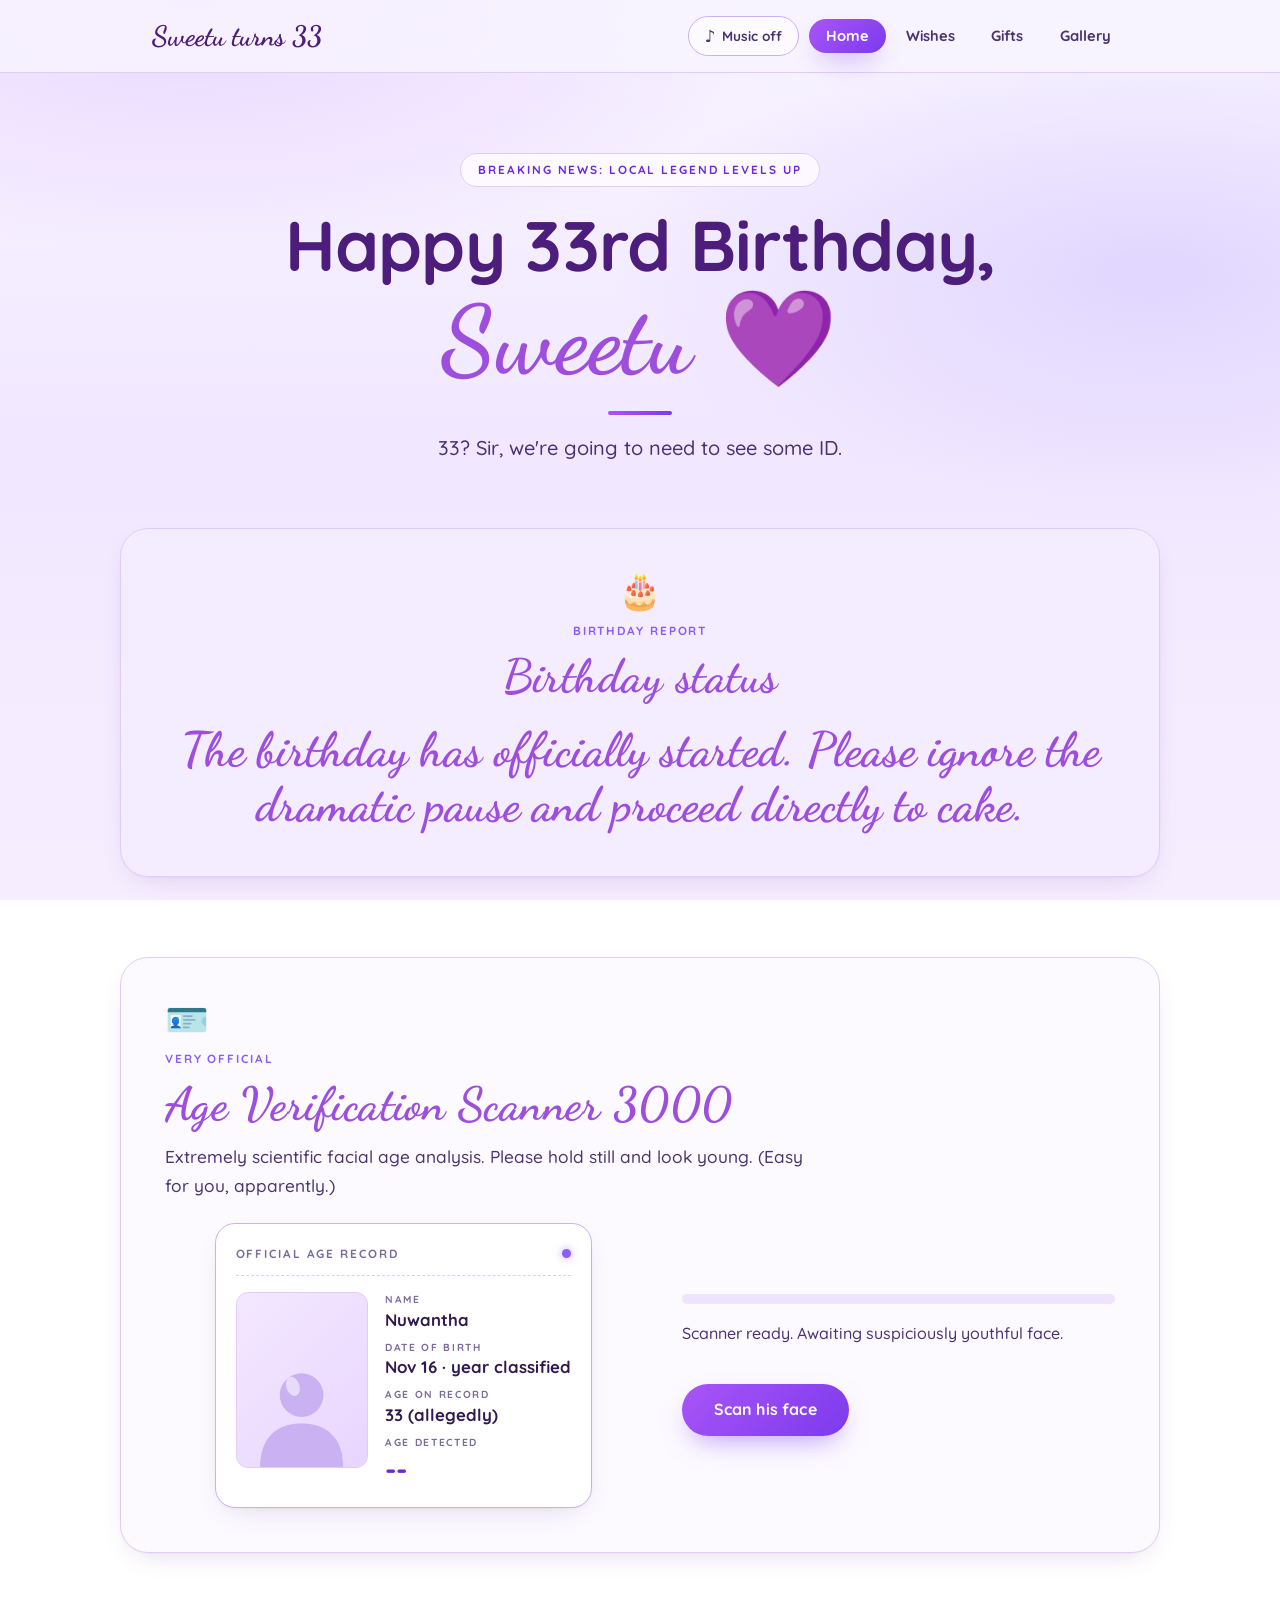
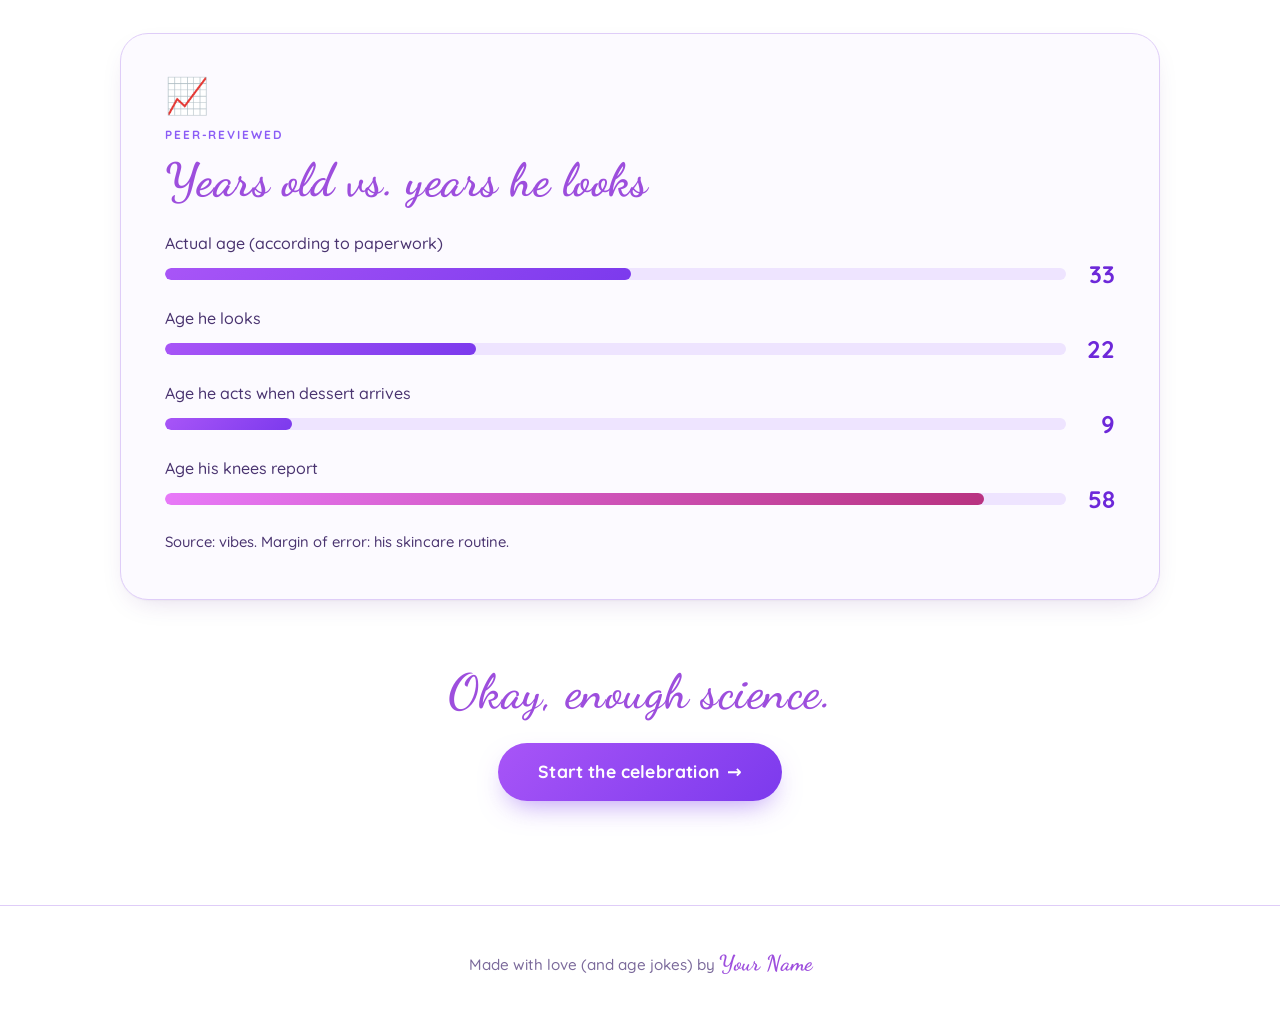
==== index.html @ 77a97a29 "Initial commit" ====
<!DOCTYPE html>
<html lang="en">
<head>
  <meta charset="utf-8">
  <meta name="viewport" content="width=device-width, initial-scale=1, viewport-fit=cover">
  <title>Happy 33rd Birthday!</title>
  <meta name="description" content="A very official birthday website. Age verification pending.">
  <meta name="theme-color" content="#F6F1FF">
  <meta property="og:title" content="Happy 33rd Birthday! 💜">
  <meta property="og:description" content="33? Sir, we're going to need to see some ID.">
  <meta property="og:type" content="website">
  <link rel="icon" href="data:image/svg+xml,%3Csvg xmlns='http://www.w3.org/2000/svg' viewBox='0 0 100 100'%3E%3Ctext y='.9em' font-size='90'%3E%F0%9F%92%9C%3C/text%3E%3C/svg%3E">
  <link rel="preconnect" href="https://fonts.googleapis.com">
  <link rel="preconnect" href="https://fonts.gstatic.com" crossorigin>
  <link rel="stylesheet" href="https://fonts.googleapis.com/css2?family=Quicksand:wght@400;500;600;700&family=Dancing+Script:wght@500;600;700&display=swap">
  <link rel="stylesheet" href="css/style.css">
  <script>document.documentElement.className += " js";</script>
  <script src="js/main.js" defer></script>
</head>
<body>
  <a class="skip-link" href="#main">Skip to content</a>

  <header class="site-header">
    <nav class="nav container" aria-label="Main">
      <a class="brand" href="index.html">
        <span><span data-name>Nuwantha</span> turns <span data-age>33</span></span>
      </a>
      <button class="music-btn" type="button" data-music-toggle aria-pressed="false">
        <span class="music-icon" aria-hidden="true">♪</span><span class="music-label">Music off</span>
      </button>
      <button class="nav-toggle" type="button" aria-expanded="false" aria-controls="nav-links">
        <span class="sr-only">Menu</span><span class="burger" aria-hidden="true"></span>
      </button>
      <ul class="nav-links" id="nav-links">
        <li><a href="index.html" aria-current="page">Home</a></li>
        <li><a href="wishes.html">Wishes</a></li>
        <li><a href="gifts.html">Gifts</a></li>
        <li><a href="gallery.html">Gallery</a></li>
      </ul>
    </nav>
  </header>

  <main id="main">
    <section class="hero container">
      <p class="eyebrow">Breaking news: local legend levels up</p>
      <h1 class="hero-title">
        <span class="line">Happy <span data-ordinal>33rd</span> Birthday,</span>
        <span class="line name-line"><span data-name>Nuwantha</span> 💜</span>
      </h1>
      <span class="title-bar" aria-hidden="true"></span>
      <p class="lead">33? Sir, we're going to need to see some ID.</p>
    </section>

    <section class="container section">
      <div class="card countdown-card reveal" id="countdown-card">
        <span class="card-emoji" aria-hidden="true">🎂</span>
        <span class="card-kicker">Birthday report</span>
        <h2>Birthday status</h2>
        <div class="countdown" aria-live="off"></div>
        <p class="countdown-msg" aria-live="polite">The birthday has officially started. Please ignore the dramatic pause and proceed directly to cake.</p>
      </div>
    </section>

    <section class="container section">
      <div class="card scanner reveal" id="age-scanner">
        <span class="card-emoji" aria-hidden="true">🪪</span>
        <span class="card-kicker">Very official</span>
        <h2>Age Verification Scanner 3000</h2>
        <p>Extremely scientific facial age analysis. Please hold still and look young. (Easy for you, apparently.)</p>

        <div class="scanner-body">
          <div class="idcard" aria-hidden="true">
            <div class="idcard-head"><span>Official age record</span><span class="led"></span></div>
            <div class="idcard-body">
              <div class="idcard-photo">
                <img data-scan-photo alt="" decoding="async">
                <div class="idcard-fallback">
                  <svg viewBox="0 0 100 100" focusable="false">
                    <circle class="sil-head" cx="50" cy="34" r="20"/>
                    <path class="sil-body" d="M12 100 C12 72 28 60 50 60 C72 60 88 72 88 100 Z"/>
                    <ellipse class="sil-shine" cx="42" cy="26" rx="6" ry="9" transform="rotate(-20 42 26)"/>
                  </svg>
                </div>
                <i class="corner tl"></i><i class="corner tr"></i><i class="corner bl"></i><i class="corner br"></i>
                <span class="scan-line"></span>
              </div>
              <dl class="idcard-fields">
                <div><dt>Name</dt><dd data-scanner-name>Nuwantha</dd></div>
                <div><dt>Date of birth</dt><dd data-dob>16 Nov · year classified</dd></div>
                <div><dt>Age on record</dt><dd><span data-age>33</span> (allegedly)</dd></div>
                <div><dt>Age detected</dt><dd class="detected">--</dd></div>
              </dl>
            </div>
            <span class="stamp">Mismatch</span>
          </div>

          <div class="scanner-readout">
            <div class="progress" role="progressbar" aria-label="Scan progress" aria-valuemin="0" aria-valuemax="100" aria-valuenow="0">
              <span class="progress-fill"></span>
            </div>
            <p class="scan-status" aria-live="polite">Scanner ready. Awaiting suspiciously youthful face.</p>
            <p class="scan-result" aria-live="polite" hidden></p>
            <button class="btn scan-btn" type="button">Scan his face</button>
          </div>
        </div>
      </div>
    </section>

    <section class="container section">
      <div class="card reveal">
        <span class="card-emoji" aria-hidden="true">📈</span>
        <span class="card-kicker">Peer-reviewed</span>
        <h2>Years old vs. years he looks</h2>
        <ul class="age-chart" id="age-chart"></ul>
        <p class="chart-note">Source: vibes. Margin of error: his skincare routine.</p>
      </div>
    </section>

    <section class="container section cta reveal">
      <h2 class="script">Okay, enough science.</h2>
      <a class="btn btn-big" href="wishes.html">Start the celebration <span aria-hidden="true">→</span></a>
    </section>
  </main>

  <footer class="site-footer">
    <p>Made with love (and age jokes) by <span data-from>Your Name</span></p>
  </footer>
</body>
</html>
---- css/style.css ----
/* ==========================================================================
   Birthday site styles — "Lavender" theme
   Soft lilac gradient background, rounded white cards with tinted borders,
   pill buttons, a rounded sans-serif (Quicksand) for text and a script face
   (Dancing Script) for card titles and accents.

   Colours and fonts live in the :root block below.
   ========================================================================== */

:root {
  --bg: #F6F1FF;            /* page background: pale lavender */
  --bg-2: #EEE4FF;          /* deeper lavender for wells and photo mats */
  --card: #FCFAFF;          /* cards */
  --card-tint: #F4ECFF;     /* tinted card (countdown, letter) */
  --line: #DFCDF8;          /* card borders */
  --line-strong: #C9B1F2;
  --ink: #2E1A4F;           /* text */
  --ink-2: #4A3470;
  --muted: #7B6A9B;
  --white: #FFFFFF;

  --plum: #4C1D7A;          /* big headings */
  --violet: #8B5CF6;        /* primary accent */
  --violet-2: #A855F7;
  --violet-deep: #6D28D9;
  --grape: #9D4EDD;         /* script accents */
  --berry: #B83280;         /* errors, wrong password, the mismatch stamp */
  --violet-soft: rgba(139, 92, 246, 0.14);
  --berry-soft: rgba(184, 50, 128, 0.1);

  --grad: linear-gradient(135deg, #A855F7 0%, #7C3AED 100%);
  --grad-soft: linear-gradient(135deg, #F3E8FF 0%, #E9D5FF 100%);

  --font-body: "Quicksand", "Nunito", "Segoe UI", system-ui, sans-serif;
  --font-script: "Dancing Script", "Brush Script MT", cursive;

  --shadow: 0 10px 30px -14px rgba(76, 29, 122, 0.22), 0 1px 2px rgba(76, 29, 122, 0.04);
  --shadow-lift: 0 22px 48px -18px rgba(76, 29, 122, 0.32), 0 2px 4px rgba(76, 29, 122, 0.05);
  --glow: 0 12px 28px -10px rgba(124, 58, 237, 0.55);

  --radius: 28px;
  --radius-sm: 16px;
  --nav-h: 72px;
}

/* ---------- Base ---------- */
*, *::before, *::after { box-sizing: border-box; }

html {
  -webkit-text-size-adjust: 100%;
  text-size-adjust: 100%;
  scroll-behavior: smooth;
  color-scheme: light;
}

body {
  margin: 0;
  min-height: 100vh;
  display: flex;
  flex-direction: column;
  overflow-x: hidden;
  font-family: var(--font-body);
  font-weight: 500;
  font-size: 1.08rem;
  line-height: 1.65;
  color: var(--ink-2);
  background:
    radial-gradient(ellipse 70% 40% at 15% 0%, rgba(216, 180, 254, 0.45), transparent 70%),
    radial-gradient(ellipse 60% 40% at 90% 30%, rgba(196, 181, 253, 0.4), transparent 70%),
    linear-gradient(180deg, #F8F4FF 0%, #F1E8FF 50%, #F6EEFF 100%);
  background-attachment: fixed;
  -webkit-font-smoothing: antialiased;
  -moz-osx-font-smoothing: grayscale;
}

body.no-scroll { overflow: hidden; }

img, svg { display: block; max-width: 100%; }

h1, h2, h3 {
  font-family: var(--font-body);
  font-weight: 700;
  line-height: 1.15;
  margin: 0 0 0.5em;
  color: var(--plum);
  letter-spacing: -0.01em;
}
h1 { font-size: clamp(2.2rem, 6.5vw, 3.6rem); }
h2 { font-size: clamp(1.7rem, 4.2vw, 2.4rem); }
h3 { font-size: 1.35rem; }
p { margin: 0 0 1em; }
a { color: var(--violet-deep); text-decoration-color: var(--line-strong); text-underline-offset: 3px; }
strong { font-weight: 700; color: var(--ink); }

.script {
  font-family: var(--font-script);
  font-weight: 600;
  color: var(--grape);
  letter-spacing: 0.01em;
}

:focus-visible {
  outline: 3px solid var(--violet-2);
  outline-offset: 3px;
}

.sr-only {
  position: absolute !important;
  width: 1px; height: 1px;
  padding: 0; margin: -1px;
  overflow: hidden;
  clip: rect(0 0 0 0);
  white-space: nowrap;
  border: 0;
}

.skip-link {
  position: absolute;
  left: 1rem;
  top: -100px;
  z-index: 400;
  background: var(--plum);
  color: var(--white);
  padding: 0.6rem 1.1rem;
  border-radius: 999px;
  font-weight: 700;
}
.skip-link:focus { top: 1rem; }

main {
  flex: 1;
  position: relative;
  z-index: 1;
}

.container {
  width: 100%;
  max-width: 1040px;
  margin: 0 auto;
  padding: 0 16px;
}
@media (min-width: 700px) {
  .container { padding: 0 32px; }
}

.section { padding: clamp(1.25rem, 4vw, 2.5rem) 0; }
.center { text-align: center; }

/* Small label used for eyebrows, kickers and tile labels */
.eyebrow, .card-kicker, .count-label, .wish-num, .wish-hint, .gift-sub, .idcard-head, .idcard-fields dt, .lightbox-count {
  font-family: var(--font-body);
  font-weight: 700;
  font-size: 0.74rem;
  letter-spacing: 0.16em;
  text-transform: uppercase;
}

/* ---------- Header / nav ---------- */
.site-header {
  position: -webkit-sticky;
  position: sticky;
  top: 0;
  z-index: 50;
  background: rgba(248, 244, 255, 0.82);
  -webkit-backdrop-filter: blur(14px);
  backdrop-filter: blur(14px);
  border-bottom: 1px solid var(--line);
}

.nav {
  position: relative;
  display: flex;
  align-items: center;
  gap: 0.6rem;
  min-height: var(--nav-h);
}

.brand {
  display: flex;
  align-items: baseline;
  gap: 0.45rem;
  margin-right: auto;
  font-family: var(--font-script);
  font-size: 1.75rem;
  font-weight: 700;
  line-height: 1;
  color: var(--plum);
  text-decoration: none;
}

.nav-links {
  list-style: none;
  margin: 0;
  padding: 0;
  display: flex;
  gap: 0.2rem;
}
.nav-links a {
  display: block;
  padding: 0.5rem 1.05rem;
  border-radius: 999px;
  font-size: 0.92rem;
  font-weight: 700;
  line-height: 1.2;
  color: var(--ink-2);
  text-decoration: none;
  transition: background 0.2s ease, color 0.2s ease;
}
.nav-links a[aria-current="page"] {
  background: var(--grad);
  color: var(--white);
  box-shadow: var(--glow);
}

.music-btn {
  display: inline-flex;
  align-items: center;
  gap: 0.45rem;
  min-height: 40px;
  padding: 0 1rem;
  border: 1.5px solid var(--line-strong);
  border-radius: 999px;
  background: rgba(255, 255, 255, 0.6);
  color: var(--ink-2);
  font: 700 0.85rem/1 var(--font-body);
  cursor: pointer;
  transition: background 0.2s ease, color 0.2s ease, border-color 0.2s ease;
  -webkit-tap-highlight-color: transparent;
}
.music-icon { font-size: 1.05rem; line-height: 1; display: inline-block; }
.music-btn[aria-pressed="true"] { background: var(--grad); color: var(--white); border-color: transparent; box-shadow: var(--glow); }
.music-btn[aria-pressed="true"] .music-icon { animation: bob 1.1s ease-in-out infinite; }

.nav-toggle {
  display: none;
  width: 40px;
  height: 40px;
  align-items: center;
  justify-content: center;
  padding: 0;
  border: 1.5px solid var(--line-strong);
  border-radius: 999px;
  background: rgba(255, 255, 255, 0.6);
  cursor: pointer;
}
.burger, .burger::before, .burger::after {
  display: block;
  width: 16px;
  height: 2px;
  border-radius: 2px;
  background: var(--plum);
  transition: transform 0.25s ease, background 0.25s ease;
}
.burger { position: relative; }
.burger::before, .burger::after { content: ""; position: absolute; left: 0; }
.burger::before { top: -5px; }
.burger::after { top: 5px; }
.nav-toggle[aria-expanded="true"] .burger { background: transparent; }
.nav-toggle[aria-expanded="true"] .burger::before { transform: translateY(5px) rotate(45deg); }
.nav-toggle[aria-expanded="true"] .burger::after { transform: translateY(-5px) rotate(-45deg); }

@media (max-width: 719px) {
  .brand { font-size: 1.5rem; }
  .music-label {
    position: absolute; width: 1px; height: 1px; overflow: hidden;
    clip: rect(0 0 0 0); white-space: nowrap;
  }
  .music-btn { width: 40px; padding: 0; justify-content: center; }
  .js .nav-toggle { display: inline-flex; }
  .js .nav-links {
    display: none;
    position: absolute;
    top: 100%;
    left: 0;
    right: 0;
    flex-direction: column;
    gap: 0.25rem;
    padding: 0.75rem 16px 1rem;
    background: rgba(248, 244, 255, 0.98);
    border-bottom: 1px solid var(--line);
    box-shadow: var(--shadow);
  }
  .js .nav-links.is-open { display: flex; animation: drop-in 0.25s ease; }
  .nav-links a { padding: 0.75rem 1.1rem; }
}

/* ---------- Footer ---------- */
.site-footer {
  position: relative;
  z-index: 1;
  margin-top: 4rem;
  padding: 2.5rem 16px;
  text-align: center;
  font-size: 0.95rem;
  color: var(--muted);
  border-top: 1px solid var(--line);
}
.site-footer p { margin: 0; }
.site-footer [data-from] { font-family: var(--font-script); font-weight: 700; font-size: 1.35rem; color: var(--grape); }

/* ---------- Buttons ---------- */
.btn {
  position: relative;
  display: inline-flex;
  align-items: center;
  justify-content: center;
  gap: 0.5rem;
  min-height: 52px;
  padding: 0.75rem 2rem;
  border: 0;
  border-radius: 999px;
  background: var(--grad);
  color: var(--white);
  font: 700 1rem/1.1 var(--font-body);
  letter-spacing: 0.01em;
  text-decoration: none;
  box-shadow: var(--glow);
  cursor: pointer;
  transition: transform 0.2s ease, box-shadow 0.2s ease, filter 0.2s ease;
  -webkit-tap-highlight-color: transparent;
}
.btn:active { transform: translateY(1px); box-shadow: 0 6px 14px -8px rgba(124, 58, 237, 0.6); }
.btn:disabled { opacity: 0.6; cursor: progress; }
.btn-big { min-height: 58px; padding: 0.9rem 2.5rem; font-size: 1.1rem; }
.btn-gold { background: var(--plum); box-shadow: 0 12px 28px -10px rgba(76, 29, 122, 0.5); }
.btn-ghost { background: rgba(255, 255, 255, 0.7); color: var(--violet-deep); border: 1.5px solid var(--line-strong); box-shadow: none; }

.link-btn {
  padding: 0.35rem 0;
  border: 0;
  background: none;
  color: var(--violet-deep);
  font: 700 0.95rem var(--font-body);
  text-decoration: underline;
  text-decoration-thickness: 2px;
  text-decoration-color: var(--line-strong);
  text-underline-offset: 4px;
  cursor: pointer;
}

@media (hover: hover) {
  .btn:hover:not(:disabled) { transform: translateY(-2px); box-shadow: 0 18px 34px -10px rgba(124, 58, 237, 0.6); filter: brightness(1.05); }
  .btn-ghost:hover:not(:disabled) { background: var(--white); }
  .nav-links a:not([aria-current]):hover { background: var(--violet-soft); color: var(--plum); }
  .music-btn:hover { border-color: var(--violet); }
}

/* ---------- Cards ---------- */
.card {
  position: relative;
  background: var(--card);
  border: 1.5px solid var(--line);
  border-radius: var(--radius);
  box-shadow: var(--shadow);
  padding: clamp(1.6rem, 5vw, 2.75rem);
}
.card-emoji {
  display: block;
  font-size: 2.2rem;
  line-height: 1;
  margin: 0 0 0.75rem;
}
.card-kicker {
  display: block;
  margin: 0 0 0.6rem;
  color: var(--violet);
}
.card h2 {
  font-family: var(--font-script);
  font-weight: 700;
  font-size: clamp(2.1rem, 5vw, 2.9rem);
  letter-spacing: 0.01em;
  color: var(--grape);
  margin-bottom: 0.4em;
}
.card > p { color: var(--ink-2); }

/* ---------- Scroll reveal ---------- */
.js .reveal {
  opacity: 0;
  translate: 0 18px;
  transition: opacity 0.8s ease, translate 0.8s ease;
  transition-delay: calc(var(--stagger, 0) * 90ms);
}
.js .reveal.is-visible { opacity: 1; translate: 0 0; }

/* ---------- Page heading (inner pages) ---------- */
.page-head {
  text-align: center;
  padding: clamp(2.25rem, 6vw, 4rem) 0 1rem;
}
.page-head h1 { margin-bottom: 0; }
.page-head p { font-size: 1.1rem; max-width: 36rem; margin: 0 auto; color: var(--ink-2); }
.title-bar {
  display: block;
  width: 64px;
  height: 4px;
  margin: 1.1rem auto 1.1rem;
  border-radius: 999px;
  background: var(--grad);
}

.next-step { text-align: center; padding: 3rem 0 0; }
.next-step p {
  font-family: var(--font-script);
  font-weight: 600;
  font-size: 1.9rem;
  color: var(--grape);
  margin-bottom: 1rem;
}

/* ==========================================================================
   HOME
   ========================================================================== */
.hero {
  position: relative;
  text-align: center;
  padding: clamp(2.5rem, 8vw, 5rem) 16px 1rem;
}
.eyebrow {
  display: inline-block;
  margin: 0 0 1.2rem;
  padding: 0.4rem 1.1rem;
  border-radius: 999px;
  background: rgba(255, 255, 255, 0.7);
  border: 1.5px solid var(--line);
  color: var(--violet-deep);
  animation: fade-up 0.8s ease both;
}
.hero-title {
  font-size: clamp(2.4rem, 7.5vw, 4.4rem);
  line-height: 1.1;
  margin: 0;
}
.hero-title .line { display: block; animation: fade-up 0.9s cubic-bezier(0.2, 0.7, 0.2, 1) both; }
.hero-title .line:nth-child(1) { animation-delay: 0.1s; }
.hero-title .line.name-line {
  font-family: var(--font-script);
  font-weight: 700;
  font-size: 1.35em;
  letter-spacing: 0.01em;
  color: var(--grape);
  margin-top: 0.05em;
  animation-delay: 0.3s;
}
.hero .title-bar { animation: fade-up 1s 0.5s ease both; }
.lead {
  font-size: clamp(1.1rem, 2.3vw, 1.25rem);
  line-height: 1.6;
  margin: 0 auto 0.5rem;
  max-width: 32rem;
  color: var(--ink-2);
  animation: fade-up 1s 0.6s ease both;
}

/* Countdown */
.countdown-card { text-align: center; background: var(--card-tint); }
.countdown {
  display: grid;
  grid-template-columns: repeat(4, minmax(0, 1fr));
  gap: 0.6rem;
  max-width: 600px;
  margin: 1.2rem auto 1.2rem;
}
@media (min-width: 600px) { .countdown { gap: 1rem; } }
.count-tile {
  padding: 0.9rem 0.25rem 0.75rem;
  border-radius: var(--radius-sm);
  background: var(--white);
  border: 1.5px solid var(--line);
}
.count-num {
  display: block;
  font-size: clamp(2rem, 7vw, 3.4rem);
  font-weight: 700;
  line-height: 1;
  color: var(--violet-deep);
  font-variant-numeric: tabular-nums;
}
.count-label {
  display: block;
  margin-top: 0.45rem;
  font-size: 0.66rem;
  color: var(--muted);
}
.countdown-msg { font-size: 1rem; margin: 0; color: var(--ink-2); }
.countdown-card.is-today .countdown { display: none; }
.countdown-card.is-today .countdown-msg {
  font-family: var(--font-script);
  font-weight: 700;
  font-size: clamp(2rem, 6vw, 3rem);
  line-height: 1.15;
  color: var(--grape);
  animation: fade-up 0.8s ease;
}

/* ---------- Age scanner: ID card ---------- */
.scanner h2 { margin-bottom: 0.25em; }
.scanner > p { max-width: 40rem; }
.scanner-body { display: grid; gap: 1.6rem; margin-top: 1.4rem; }
@media (min-width: 820px) {
  .scanner-body { grid-template-columns: minmax(0, 1.1fr) minmax(0, 1fr); gap: 2.5rem; align-items: center; }
}

.idcard {
  position: relative;
  max-width: 440px;
  margin: 0 auto;
  padding: 1.25rem;
  border-radius: 20px;
  background: var(--white);
  border: 1.5px solid var(--line-strong);
  color: var(--ink);
  box-shadow: var(--shadow);
  overflow: hidden;
}
.idcard-head {
  display: flex;
  align-items: center;
  justify-content: space-between;
  gap: 0.5rem;
  margin-bottom: 1rem;
  padding-bottom: 0.75rem;
  border-bottom: 1.5px dashed var(--line);
  color: var(--muted);
}
.led {
  width: 9px;
  height: 9px;
  border-radius: 50%;
  background: var(--violet);
  box-shadow: 0 0 8px rgba(139, 92, 246, 0.6);
}
.is-scanning .led { animation: blink 0.7s steps(2) infinite; }
.is-error .led { background: var(--berry); box-shadow: 0 0 8px rgba(184, 50, 128, 0.6); }
.idcard-body { display: grid; grid-template-columns: 108px 1fr; gap: 1.1rem; align-items: start; }
@media (min-width: 420px) { .idcard-body { grid-template-columns: 132px 1fr; } }
.idcard-photo {
  position: relative;
  aspect-ratio: 3 / 4;
  border-radius: 12px;
  overflow: hidden;
  background: var(--grad-soft);
  border: 1.5px solid var(--line);
}
.idcard-photo img {
  width: 100%;
  height: 100%;
  object-fit: cover;
  display: none;
}
.idcard-photo.has-photo img { display: block; }
.idcard-photo.has-photo .idcard-fallback { display: none; }
.idcard-fallback {
  position: absolute;
  inset: 0;
  display: flex;
  align-items: flex-end;
  justify-content: center;
}
.idcard-fallback svg { width: 84%; height: auto; }
.idcard-fallback .sil-head, .idcard-fallback .sil-body { fill: #C9B1F2; }
.idcard-fallback .sil-shine { fill: rgba(255, 255, 255, 0.55); }
.corner {
  position: absolute;
  width: 14px;
  height: 14px;
  border: 2px solid var(--violet);
  opacity: 0;
  transition: opacity 0.3s ease;
}
.is-scanning .corner, .is-error .corner { opacity: 1; }
.corner.tl { top: 5px; left: 5px; border-right: 0; border-bottom: 0; border-top-left-radius: 4px; }
.corner.tr { top: 5px; right: 5px; border-left: 0; border-bottom: 0; border-top-right-radius: 4px; }
.corner.bl { bottom: 5px; left: 5px; border-right: 0; border-top: 0; border-bottom-left-radius: 4px; }
.corner.br { bottom: 5px; right: 5px; border-left: 0; border-top: 0; border-bottom-right-radius: 4px; }
.is-error .corner { border-color: var(--berry); }
.scan-line {
  position: absolute;
  left: 0; right: 0; top: 4%;
  height: 2px;
  background: var(--violet-2);
  box-shadow: 0 0 12px 3px rgba(168, 85, 247, 0.45);
  opacity: 0;
}
.is-scanning .scan-line { opacity: 1; animation: scan 1.1s ease-in-out infinite alternate; }
.is-error .idcard-photo { animation: shake 0.5s ease; }

.idcard-fields { margin: 0; display: grid; gap: 0.6rem; align-content: start; }
.idcard-fields > div { display: grid; gap: 0.05rem; }
.idcard-fields dt { color: var(--muted); font-size: 0.64rem; }
.idcard-fields dd {
  margin: 0;
  font-weight: 700;
  font-size: 1.05rem;
  line-height: 1.2;
  color: var(--ink);
}
.idcard-fields dd.detected {
  font-size: 1.8rem;
  color: var(--violet-deep);
  font-variant-numeric: tabular-nums;
}
.is-error .idcard-fields dd.detected { color: var(--berry); }
.stamp {
  position: absolute;
  right: 14px;
  bottom: 14px;
  padding: 0.2rem 0.75rem;
  border: 2.5px solid var(--berry);
  border-radius: 10px;
  color: var(--berry);
  font-weight: 700;
  font-size: 1rem;
  letter-spacing: 0.12em;
  text-transform: uppercase;
  transform: rotate(-10deg) scale(0);
  opacity: 0;
  transition: transform 0.35s cubic-bezier(0.2, 1.4, 0.4, 1), opacity 0.2s;
}
.is-error .stamp { transform: rotate(-10deg) scale(1); opacity: 1; }

.progress {
  height: 10px;
  border-radius: 999px;
  background: var(--bg-2);
  overflow: hidden;
}
.progress-fill {
  display: block;
  height: 100%;
  width: 0;
  border-radius: inherit;
  background: var(--grad);
  transition: width 0.6s ease;
}
.is-error .progress-fill { background: var(--berry); }
.scan-status {
  min-height: 3em;
  margin: 1rem 0;
  font-size: 1rem;
  color: var(--ink-2);
}
.is-error .scan-status {
  color: var(--berry);
  font-weight: 700;
}
.scan-result {
  font-family: var(--font-script);
  font-weight: 700;
  font-size: clamp(1.7rem, 4.5vw, 2.2rem);
  line-height: 1.2;
  color: var(--grape);
  animation: fade-up 0.6s ease;
}

/* Age chart */
.age-chart {
  list-style: none;
  margin: 1.4rem 0 1.2rem;
  padding: 0;
  display: grid;
  gap: 1.2rem;
}
.bar-row {
  display: grid;
  grid-template-columns: 1fr auto;
  gap: 0.35rem 1rem;
  align-items: center;
}
.bar-label { grid-column: 1 / -1; color: var(--ink-2); font-size: 1rem; }
.bar-track {
  height: 12px;
  border-radius: 999px;
  background: var(--bg-2);
  overflow: hidden;
}
.bar-fill {
  display: block;
  height: 100%;
  width: 0;
  border-radius: inherit;
  background: var(--grad);
  transition: width 1.4s cubic-bezier(0.2, 0.9, 0.3, 1);
}
.bar-row:nth-child(2) .bar-fill { transition-delay: 0.15s; }
.bar-row:nth-child(3) .bar-fill { transition-delay: 0.3s; }
.bar-row:nth-child(4) .bar-fill { background: linear-gradient(135deg, #E879F9, #B83280); transition-delay: 0.45s; }
.bar-row:nth-child(5) .bar-fill { transition-delay: 0.6s; }
.is-visible .bar-fill { width: var(--w); }
.bar-value {
  min-width: 2.2ch;
  font-weight: 700;
  font-size: 1.5rem;
  line-height: 1;
  text-align: right;
  color: var(--violet-deep);
}
.chart-note { font-size: 0.92rem; margin: 0; color: var(--muted); }

.cta { text-align: center; padding-top: 1.5rem; }
.cta h2 { font-size: clamp(2.2rem, 6vw, 3rem); margin-bottom: 0.5em; }

/* ==========================================================================
   WISHES
   ========================================================================== */
.wish-grid {
  list-style: none;
  margin: 2rem 0 0;
  padding: 0;
  display: grid;
  grid-template-columns: repeat(auto-fill, minmax(220px, 1fr));
  gap: 1.25rem;
}
.wish-card {
  display: block;
  width: 100%;
  padding: 0;
  border: 0;
  background: none;
  color: inherit;
  font: inherit;
  text-align: center;
  cursor: pointer;
  -webkit-perspective: 1400px;
  perspective: 1400px;
  -webkit-tap-highlight-color: transparent;
}
.wish-card:focus-visible { outline-offset: 6px; border-radius: var(--radius); }
.wish-inner {
  display: grid;
  min-height: 250px;
  -webkit-transform-style: preserve-3d;
  transform-style: preserve-3d;
  transition: transform 0.8s cubic-bezier(0.3, 1.1, 0.5, 1);
}
.wish-card.is-flipped .wish-inner { transform: rotateY(180deg); }
.wish-face {
  grid-area: 1 / 1;
  position: relative;
  display: flex;
  flex-direction: column;
  align-items: center;
  justify-content: center;
  gap: 0.35rem;
  padding: 1.8rem 1.4rem;
  border-radius: var(--radius);
  box-shadow: var(--shadow);
  -webkit-backface-visibility: hidden;
  backface-visibility: hidden;
  overflow: hidden;
  transition: box-shadow 0.3s ease;
}
.wish-front {
  background: var(--card);
  border: 1.5px solid var(--line);
  color: var(--ink);
}
.wish-back {
  background: var(--grad);
  color: var(--white);
  transform: rotateY(180deg);
}
.wish-num { color: var(--violet); }
.wish-tag {
  font-family: var(--font-script);
  font-size: 2.5rem;
  font-weight: 700;
  line-height: 1;
  color: var(--grape);
  margin: 0.2rem 0 0.1rem;
}
.wish-hint { margin-top: 0.9rem; color: var(--muted); font-size: 0.64rem; }
.wish-text {
  font-weight: 600;
  font-size: 1.12rem;
  line-height: 1.45;
  color: var(--white);
}
@media (hover: hover) {
  .wish-card:hover .wish-inner { transform: translateY(-5px); }
  .wish-card:hover .wish-face { box-shadow: var(--shadow-lift); }
  .wish-card.is-flipped:hover .wish-inner { transform: rotateY(180deg) translateY(-5px); }
}

/* Letter */
.letter {
  max-width: 680px;
  margin: 0 auto;
  padding: clamp(2rem, 6vw, 3.5rem);
  background: var(--card-tint);
}
.letter h2 { margin-bottom: 1rem; }
.letter-greeting, .letter-signoff {
  font-family: var(--font-script);
  font-weight: 700;
  font-size: 1.8rem;
  line-height: 1.3;
  color: var(--grape);
}
.letter-signoff { margin: 1.4rem 0 0.2rem; }
.letter-body p {
  font-size: 1.08rem;
  line-height: 1.75;
  color: var(--ink-2);
  margin-bottom: 1.1em;
}
.letter-from {
  margin: 0;
  font-family: var(--font-script);
  font-size: 2.3rem;
  font-weight: 700;
  line-height: 1.1;
  color: var(--plum);
}

/* ==========================================================================
   GIFTS — one locked box
   ========================================================================== */
.secret-stage {
  position: relative;
  display: flex;
  justify-content: center;
  padding: 1.5rem 0 0.5rem;
  overflow-x: clip;
}
.gift {
  display: flex;
  flex-direction: column;
  align-items: center;
  text-align: center;
}
.gift-box {
  position: relative;
  z-index: 1;
  width: 100%;
  max-width: 300px;
  padding: 0.25rem;
  border: 0;
  border-radius: var(--radius);
  background: none;
  color: inherit;
  font: inherit;
  cursor: pointer;
  -webkit-tap-highlight-color: transparent;
}
@media (max-width: 600px) {
  .gift-box { max-width: 240px; }
}
.gift-svg {
  width: 100%;
  height: auto;
  overflow: visible;
  filter: drop-shadow(0 22px 26px rgba(76, 29, 122, 0.22));
  transition: transform 0.3s ease;
}
.gift-label {
  display: block;
  margin-top: 0.6rem;
  font-family: var(--font-script);
  font-weight: 700;
  font-size: 2.4rem;
  line-height: 1;
  color: var(--grape);
}
.gift-sub {
  display: inline-block;
  margin-top: 0.6rem;
  padding: 0.3rem 0.9rem;
  border-radius: 999px;
  background: rgba(255, 255, 255, 0.7);
  border: 1.5px solid var(--line);
  color: var(--violet-deep);
}

/* lid, lock */
.gift-lid {
  transform-box: fill-box;
  transform-origin: 50% 100%;
  transition: transform 0.7s cubic-bezier(0.3, 1.4, 0.5, 1);
}
.gift-box.is-open .gift-lid { transform: translate(-26px, -70px) rotate(-18deg); }
.gift-box.is-open .gift-svg { animation: hop 0.5s ease; }
.gift-lock {
  transform-box: fill-box;
  transform-origin: 50% 0;
  transition: transform 0.7s ease-in, opacity 0.6s ease-in;
}
.gift-box.is-unlocked .gift-lock { transform: translateY(120px) rotate(30deg); opacity: 0; }
.gift-box.is-shaking .gift-svg { animation: shake 0.5s ease; }
@media (hover: hover) {
  .gift-box:hover .gift-svg { transform: translateY(-5px); }
}

/* unlock panel */
.unlock-panel { max-width: 560px; margin: 2rem auto 0; }
.unlock-panel label { display: block; font-size: 0.74rem; font-weight: 700; letter-spacing: 0.16em; text-transform: uppercase; color: var(--muted); margin-bottom: 0.5rem; }
.unlock-panel form > p { color: var(--ink-2); }
.unlock-row { display: flex; flex-wrap: wrap; gap: 0.6rem; }
.unlock-row input {
  flex: 1 1 180px;
  min-width: 0;
  min-height: 52px;
  padding: 0.5rem 1.2rem;
  border: 1.5px solid var(--line-strong);
  border-radius: 999px;
  background: var(--white);
  color: var(--ink);
  font: 600 1rem var(--font-body);
}
.unlock-row input::placeholder { color: var(--muted); opacity: 0.8; font-weight: 500; }
.unlock-row input:focus { outline: none; border-color: var(--violet); box-shadow: 0 0 0 4px var(--violet-soft); }
.unlock-msg {
  min-height: 1.6em;
  margin: 1rem 0 0;
  font-weight: 700;
  font-size: 1.02rem;
  color: var(--berry);
}
.unlock-msg.is-wrong { animation: shake 0.4s ease; }
.hint {
  margin: 0.75rem 0 0;
  padding: 0.8rem 1.1rem;
  border-radius: var(--radius-sm);
  background: var(--card-tint);
  border: 1.5px dashed var(--line-strong);
  color: var(--ink-2);
  font-size: 0.98rem;
}
.hint[hidden] { display: none; }
.unlock-countdown { text-align: center; }
.unlock-countdown[hidden] { display: none; }
.unlock-countdown-text { color: var(--ink-2); }
.unlock-countdown .countdown { margin-top: 0.75rem; }
.surprise-reveal { text-align: center; }
.surprise-reveal[hidden] { display: none; }
.surprise-reveal h2 {
  font-size: clamp(3rem, 9vw, 4.6rem);
  animation: fade-up 0.7s ease;
}
.surprise-reveal h2:focus { outline: none; }
.surprise-reveal p {
  font-weight: 600;
  font-size: 1.15rem;
  line-height: 1.5;
  color: var(--ink-2);
  max-width: 34rem;
  margin: 0 auto;
}

/* ==========================================================================
   GALLERY
   ========================================================================== */
.polaroid-grid {
  list-style: none;
  margin: 2rem 0 0;
  padding: 0;
  display: grid;
  grid-template-columns: repeat(2, minmax(0, 1fr));
  gap: 1.25rem;
}
@media (min-width: 640px) { .polaroid-grid { grid-template-columns: repeat(3, minmax(0, 1fr)); gap: 1.75rem; } }

.polaroid { position: relative; }
.polaroid-btn {
  position: relative;
  display: block;
  width: 100%;
  padding: 10px 10px 6px;
  border: 1.5px solid var(--line);
  border-radius: 22px;
  background: var(--card);
  color: var(--ink);
  font: inherit;
  text-align: center;
  cursor: zoom-in;
  box-shadow: var(--shadow);
  transition: transform 0.35s ease, box-shadow 0.35s ease;
  -webkit-tap-highlight-color: transparent;
}
.polaroid-btn:hover, .polaroid-btn:focus-visible { transform: translateY(-5px); box-shadow: var(--shadow-lift); }
.photo-frame {
  position: relative;
  display: block;
  padding-top: 100%;
  border-radius: 14px;
  background: var(--grad-soft);
  overflow: hidden;
}
.photo-frame img {
  position: absolute;
  top: 0; left: 0;
  width: 100%;
  height: 100%;
  object-fit: cover;
}
.polaroid-caption {
  display: block;
  min-height: 2.6em;
  padding: 0.7rem 0.3rem 0.4rem;
  font-family: var(--font-script);
  font-weight: 700;
  font-size: 1.35rem;
  line-height: 1.25;
  color: var(--grape);
}
.photo-missing {
  position: absolute;
  top: 0; right: 0; bottom: 0; left: 0;
  display: flex;
  flex-direction: column;
  align-items: center;
  justify-content: center;
  gap: 0.3rem;
  padding: 0.75rem;
  text-align: center;
  font-size: 0.72rem;
  font-weight: 700;
  letter-spacing: 0.14em;
  text-transform: uppercase;
  color: var(--violet-deep);
}

/* Lightbox */
.lightbox {
  position: fixed;
  top: 0; right: 0; bottom: 0; left: 0;
  z-index: 200;
  display: flex;
  align-items: center;
  justify-content: center;
  padding: 64px 72px 28px;
}
.lightbox[hidden] { display: none; }
.lightbox-backdrop {
  position: absolute;
  top: 0; right: 0; bottom: 0; left: 0;
  background: rgba(241, 232, 255, 0.94);
  -webkit-backdrop-filter: blur(8px);
  backdrop-filter: blur(8px);
}
.lightbox-figure {
  position: relative;
  margin: 0;
  max-width: min(100%, 900px);
  padding: 12px 12px 8px;
  border-radius: 22px;
  background: var(--white);
  border: 1.5px solid var(--line);
  color: var(--ink);
  box-shadow: var(--shadow-lift);
  text-align: center;
  animation: fade-up 0.3s ease;
  touch-action: pan-y;
}
.lightbox-img {
  max-width: 100%;
  max-height: 68vh;
  margin: 0 auto;
  border-radius: 14px;
  object-fit: contain;
}
.lightbox-missing {
  display: none;
  width: min(70vw, 420px);
  height: min(70vw, 420px);
  flex-direction: column;
  align-items: center;
  justify-content: center;
  gap: 0.5rem;
  border-radius: 14px;
  background: var(--grad-soft);
  color: var(--violet-deep);
  font-size: 0.74rem;
  font-weight: 700;
  letter-spacing: 0.14em;
  text-transform: uppercase;
}
.lightbox-figure.is-missing .lightbox-img { display: none; }
.lightbox-figure.is-missing .lightbox-missing { display: flex; }
.lightbox-caption {
  padding-top: 0.8rem;
  font-family: var(--font-script);
  font-weight: 700;
  font-size: 1.7rem;
  line-height: 1.2;
  color: var(--grape);
}
.lightbox-count { margin: 0.2rem 0 0; color: var(--muted); font-size: 0.66rem; }
.lb-btn {
  position: absolute;
  z-index: 2;
  display: flex;
  align-items: center;
  justify-content: center;
  width: 48px;
  height: 48px;
  padding: 0 0 3px;
  border: 1.5px solid var(--line-strong);
  border-radius: 50%;
  background: var(--white);
  color: var(--plum);
  font: 700 1.6rem/1 var(--font-body);
  cursor: pointer;
  box-shadow: var(--shadow);
  transition: background 0.2s ease, color 0.2s ease, border-color 0.2s ease;
}
.lb-close { top: 12px; right: 12px; background: var(--grad); color: var(--white); border-color: transparent; box-shadow: var(--glow); }
.lb-prev { left: 12px; top: 50%; margin-top: -24px; }
.lb-next { right: 12px; top: 50%; margin-top: -24px; }
@media (hover: hover) {
  .lb-prev:hover, .lb-next:hover { background: var(--violet-soft); border-color: var(--violet); }
}
@media (max-width: 600px) {
  .lightbox { padding: 64px 12px 90px; }
  .lb-prev, .lb-next { top: auto; bottom: 20px; margin-top: 0; }
  .lb-prev { left: calc(50% - 60px); }
  .lb-next { right: calc(50% - 60px); }
}

/* ---------- Toast + confetti ---------- */
.toast {
  position: fixed;
  left: 50%;
  bottom: calc(20px + env(safe-area-inset-bottom, 0px));
  z-index: 300;
  max-width: calc(100% - 32px);
  padding: 0.75rem 1.4rem;
  border-radius: 999px;
  background: var(--plum);
  color: var(--white);
  font-weight: 600;
  font-size: 0.95rem;
  text-align: center;
  box-shadow: var(--shadow-lift);
  transform: translate(-50%, 180%);
  visibility: hidden;
  transition: transform 0.35s cubic-bezier(0.3, 1.2, 0.5, 1), visibility 0s 0.35s;
}
.toast.show { transform: translate(-50%, 0); visibility: visible; transition-delay: 0s; }

.confetti-canvas {
  position: fixed;
  top: 0; left: 0;
  width: 100%;
  height: 100%;
  z-index: 250;
  pointer-events: none;
}

/* ---------- Keyframes ---------- */
@keyframes fade-up { from { opacity: 0; translate: 0 14px; } to { opacity: 1; translate: 0 0; } }
@keyframes blink { 0% { opacity: 1; } 100% { opacity: 0.25; } }
@keyframes shake {
  0%, 100% { translate: 0 0; }
  20% { translate: -6px 0; }
  40% { translate: 6px 0; }
  60% { translate: -4px 0; }
  80% { translate: 4px 0; }
}
@keyframes hop { 0%, 100% { translate: 0 0; } 40% { translate: 0 -8px; } }
@keyframes bob { 0%, 100% { translate: 0 0; } 50% { translate: 0 -2px; } }
@keyframes scan { from { top: 4%; } to { top: 94%; } }
@keyframes drop-in { from { opacity: 0; translate: 0 -6px; } to { opacity: 1; translate: 0 0; } }

/* ---------- Reduced motion ---------- */
@media (prefers-reduced-motion: reduce) {
  html { scroll-behavior: auto; }
  *, *::before, *::after {
    animation-duration: 0.001ms !important;
    animation-iteration-count: 1 !important;
    animation-delay: 0s !important;
    transition-duration: 0.001ms !important;
    transition-delay: 0s !important;
  }
  .js .reveal { opacity: 1; translate: none; }
}

/* ==========================================================================
   WISHES — the fold-open birthday card
   ========================================================================== */
.bcard-wrap {
  display: flex;
  justify-content: center;
  padding: 0.5rem 0 0;
  -webkit-perspective: 1800px;
  perspective: 1800px;
}
.bcard {
  position: relative;
  width: min(100%, 520px);
  -webkit-transform-style: preserve-3d;
  transform-style: preserve-3d;
  transition: translate 1.1s cubic-bezier(0.4, 0.8, 0.3, 1);
}
@media (min-width: 1100px) {
  .bcard.is-open { translate: 50% 0; }
}
.bcard-inside {
  position: relative;
  min-height: 560px;
  padding: clamp(1.4rem, 4.5vw, 2.4rem) clamp(1.1rem, 4vw, 2rem) clamp(1.4rem, 4vw, 2rem);
  border-radius: var(--radius);
  background: var(--white);
  border: 1.5px solid var(--line);
  box-shadow: var(--shadow);
  text-align: center;
}
.bcard-inside::before {
  content: "";
  position: absolute;
  inset: 10px;
  border: 1.5px dashed var(--line);
  border-radius: calc(var(--radius) - 8px);
  pointer-events: none;
}
.bcard-title {
  font-family: var(--font-script);
  font-weight: 700;
  font-size: clamp(2.2rem, 6vw, 3rem);
  color: var(--grape);
  margin: 0.4rem 0 0.3rem;
  outline: none;
}
.bcard-msg { max-width: 30rem; margin: 0 auto 1.2rem; color: var(--ink-2); }
.bcard-actions {
  display: flex;
  flex-wrap: wrap;
  align-items: center;
  justify-content: center;
  gap: 0.6rem 1.2rem;
  margin-top: 1.4rem;
}
.bcard-note { text-align: center; margin: 1rem 0 0; font-size: 0.92rem; color: var(--muted); }

/* the cover: hinged on the left edge */
.bcard-cover {
  position: absolute;
  inset: 0;
  z-index: 2;
  padding: 0;
  border: 0;
  background: none;
  color: inherit;
  font: inherit;
  cursor: pointer;
  border-radius: var(--radius);
  transform-origin: left center;
  -webkit-transform-style: preserve-3d;
  transform-style: preserve-3d;
  transition: transform 1.2s cubic-bezier(0.4, 0.8, 0.3, 1);
  -webkit-tap-highlight-color: transparent;
}
.bcard.is-open .bcard-cover { transform: rotateY(-180deg); pointer-events: none; }
.bcard-face {
  position: absolute;
  inset: 0;
  display: flex;
  flex-direction: column;
  align-items: center;
  justify-content: center;
  gap: 0.5rem;
  border-radius: var(--radius);
  -webkit-backface-visibility: hidden;
  backface-visibility: hidden;
  overflow: hidden;
}
.bcard-cover-front {
  justify-content: center;
  gap: 0.2rem;
  padding: 1.5rem 1.25rem;
  background: var(--grad);
  color: var(--white);
  box-shadow: var(--shadow-lift);
}
.bcard-cover-front::before, .bcard-cover-front::after {
  content: "";
  position: absolute;
  border-radius: 50%;
  background: rgba(255, 255, 255, 0.12);
}
.bcard-cover-front::before { width: 240px; height: 240px; top: -110px; right: -90px; }
.bcard-cover-front::after { width: 200px; height: 200px; bottom: -100px; left: -80px; }
.bcard-cover-art {
  position: relative;
  z-index: 1;
  display: block;
  width: 100%;
  max-width: 400px;
  margin: 0 auto 0.6rem;
}
.bcard-cover-art svg { width: 100%; height: auto; overflow: visible; }
.art-balloon { transform-box: fill-box; transform-origin: 50% 100%; animation: balloon-float 3.6s ease-in-out infinite alternate; animation-delay: var(--d); }
.art-flame { transform-box: fill-box; transform-origin: 50% 100%; animation: flicker 0.9s ease-in-out infinite alternate; animation-delay: var(--d); }
.art-confetti { transform-box: fill-box; transform-origin: 50% 50%; animation: confetti-drift 3.2s ease-in-out infinite alternate; animation-delay: var(--d); }
.bcard-cover-title {
  position: relative;
  z-index: 1;
  font-family: var(--font-script);
  font-weight: 700;
  font-size: clamp(2.6rem, 7vw, 3.6rem);
  line-height: 1.1;
  text-shadow: 0 4px 16px rgba(0, 0, 0, 0.15);
}
.bcard-cover-sub {
  position: relative;
  z-index: 1;
  margin-top: 0.4rem;
  padding: 0.4rem 1.1rem;
  border-radius: 999px;
  background: rgba(255, 255, 255, 0.22);
  border: 1.5px solid rgba(255, 255, 255, 0.5);
  font-size: 0.78rem;
  font-weight: 700;
  letter-spacing: 0.16em;
  text-transform: uppercase;
}
.bcard-cover-back {
  background: var(--card-tint);
  border: 1.5px solid var(--line);
  transform: rotateY(180deg);
}
.bcard-cover-back-heart { font-size: 3rem; line-height: 1; opacity: 0.55; }
.bcard-cover-back::before {
  content: "";
  position: absolute;
  inset: 10px;
  border: 1.5px dashed var(--line);
  border-radius: calc(var(--radius) - 8px);
}
@media (hover: hover) {
  .bcard:not(.is-open) .bcard-cover:hover { transform: rotateY(-12deg); }
}

/* bunting: one letter per flag */
.banner { width: 100%; margin: 0 auto 0.5rem; }
.banner svg { width: 100%; height: auto; overflow: visible; }
.banner text {
  font-family: var(--font-body);
  font-weight: 700;
  fill: var(--white);
}
.flag {
  transform-box: fill-box;
  transform-origin: 50% 0;
}
.bcard.is-open .flag {
  animation: flag-in 0.7s cubic-bezier(0.2, 1.2, 0.3, 1) both, swing 2.8s ease-in-out infinite alternate;
  animation-delay: calc(var(--d) + 0.5s), calc(var(--d) + 1.2s);
}

/* calendar */
.calendar {
  max-width: 340px;
  margin: 0.5rem auto 0;
  padding: 0.9rem 0.9rem 0.7rem;
  border-radius: 20px;
  background: var(--card-tint);
  border: 1.5px solid var(--line);
}
.cal-head {
  margin: 0 0 0.5rem;
  font-family: var(--font-script);
  font-weight: 700;
  font-size: 1.7rem;
  color: var(--plum);
}
.cal-grid {
  display: grid;
  grid-template-columns: repeat(7, minmax(0, 1fr));
  gap: 4px;
}
.cal-dow {
  padding: 0.2rem 0 0.35rem;
  font-size: 0.66rem;
  font-weight: 700;
  letter-spacing: 0.1em;
  text-transform: uppercase;
  color: var(--muted);
}
.cal-day {
  display: flex;
  align-items: center;
  justify-content: center;
  aspect-ratio: 1;
  border-radius: 10px;
  background: var(--white);
  font-size: 0.92rem;
  font-weight: 600;
  color: var(--ink-2);
}
.cal-day.is-empty { background: transparent; }
.cal-day.is-bday {
  background: var(--grad);
  box-shadow: var(--glow);
}
.cal-heart { display: block; font-size: 1.25rem; line-height: 1; }
.bcard.is-open .cal-day.is-bday { animation: heartbeat 1.4s ease-in-out 1.4s infinite; }

/* singing indicator on the replay button */
.bcard.is-singing [data-song-replay] { background: var(--grad); color: var(--white); border-color: transparent; }
.bcard.is-singing [data-song-replay] span { animation: bob 0.6s ease-in-out infinite; }

@keyframes swing { from { transform: rotate(-7deg); } to { transform: rotate(7deg); } }
@keyframes balloon-float { from { transform: translateY(0) rotate(-3deg); } to { transform: translateY(-8px) rotate(3deg); } }
@keyframes flicker { from { transform: scale(0.92, 0.88) rotate(-3deg); } to { transform: scale(1.04, 1.08) rotate(3deg); } }
@keyframes confetti-drift { from { translate: 0 0; rotate: 0deg; } to { translate: 0 -8px; rotate: 25deg; } }
@keyframes flag-in { from { opacity: 0; transform: translateY(-18px) rotate(-20deg); } to { opacity: 1; transform: translateY(0) rotate(-7deg); } }
@keyframes heartbeat { 0%, 100% { scale: 1; } 14% { scale: 1.12; } 28% { scale: 1; } 42% { scale: 1.1; } }
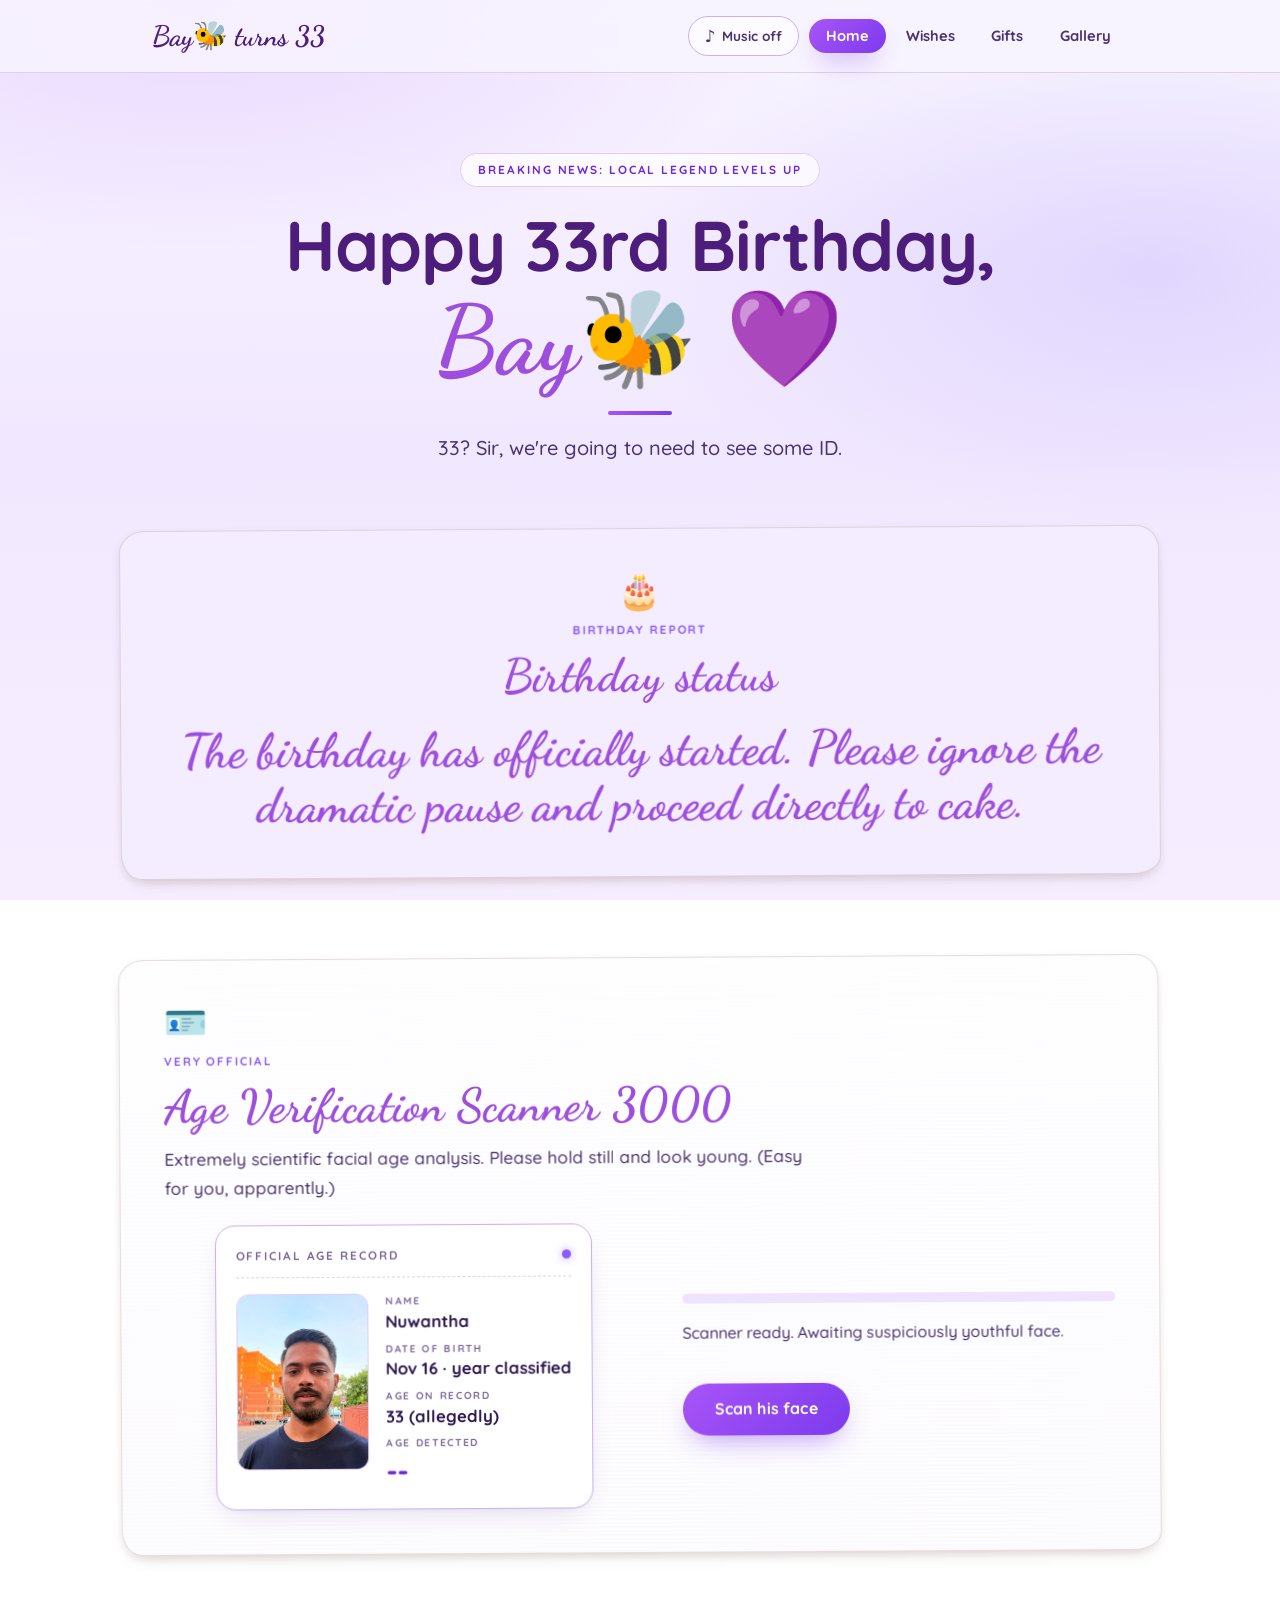
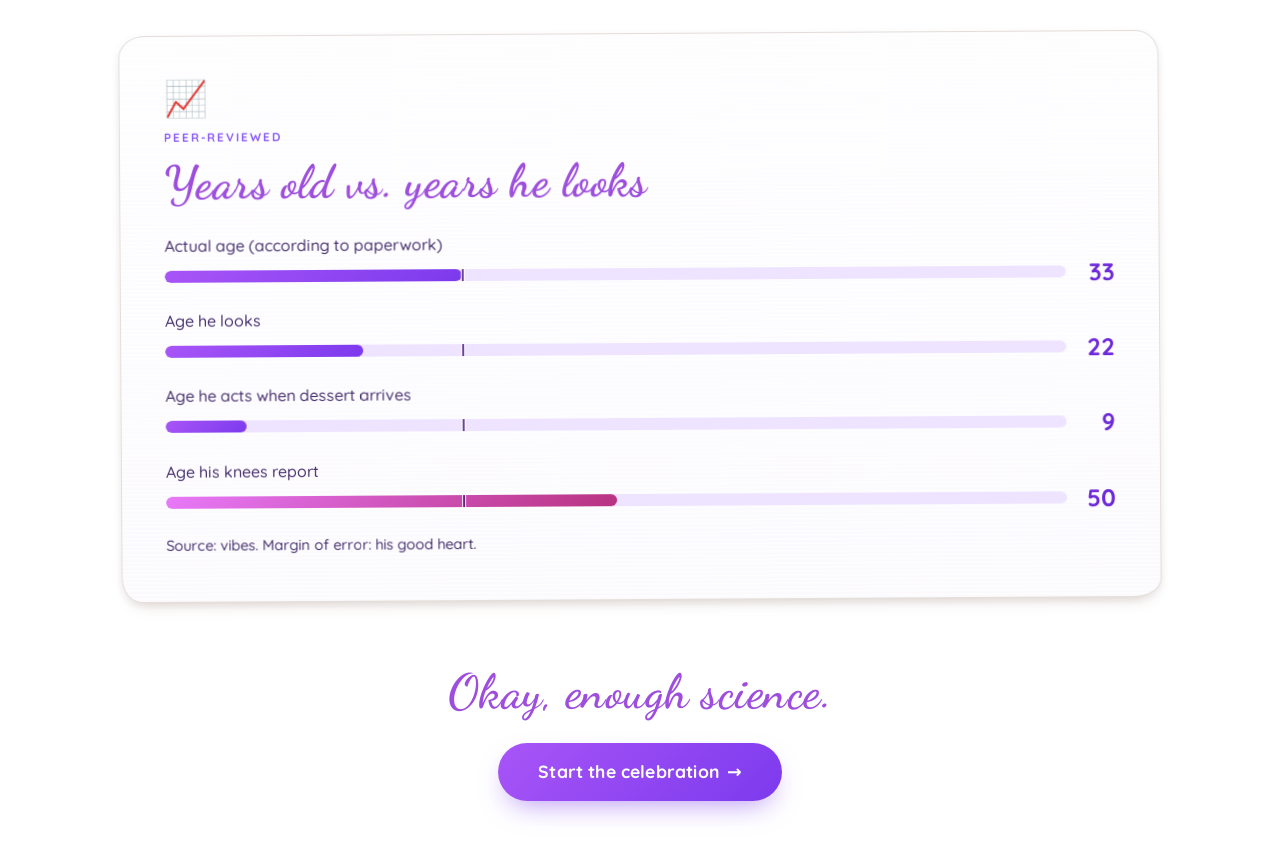
==== commit aff06a88: "Update birthday site tweaks" ====
--- a/index.html
+++ b/index.html
@@ -73,7 +73,7 @@
             <div class="idcard-head"><span>Official age record</span><span class="led"></span></div>
             <div class="idcard-body">
               <div class="idcard-photo">
-                <img data-scan-photo alt="" decoding="async">
+                <img data-scan-photo src="assets/photos/scan.JPG" alt="Birthday photo" decoding="async">
                 <div class="idcard-fallback">
                   <svg viewBox="0 0 100 100" focusable="false">
                     <circle class="sil-head" cx="50" cy="34" r="20"/>
@@ -112,7 +112,7 @@
         <span class="card-kicker">Peer-reviewed</span>
         <h2>Years old vs. years he looks</h2>
         <ul class="age-chart" id="age-chart"></ul>
-        <p class="chart-note">Source: vibes. Margin of error: his skincare routine.</p>
+        <p class="chart-note">Source: vibes. Margin of error: his good heart.</p>
       </div>
     </section>
 
@@ -121,9 +121,5 @@
       <a class="btn btn-big" href="wishes.html">Start the celebration <span aria-hidden="true">→</span></a>
     </section>
   </main>
-
-  <footer class="site-footer">
-    <p>Made with love (and age jokes) by <span data-from>Your Name</span></p>
-  </footer>
 </body>
 </html>
--- a/css/style.css
+++ b/css/style.css
@@ -284,20 +284,6 @@
   .nav-links a { padding: 0.75rem 1.1rem; }
 }
 
-/* ---------- Footer ---------- */
-.site-footer {
-  position: relative;
-  z-index: 1;
-  margin-top: 4rem;
-  padding: 2.5rem 16px;
-  text-align: center;
-  font-size: 0.95rem;
-  color: var(--muted);
-  border-top: 1px solid var(--line);
-}
-.site-footer p { margin: 0; }
-.site-footer [data-from] { font-family: var(--font-script); font-weight: 700; font-size: 1.35rem; color: var(--grape); }
-
 /* ---------- Buttons ---------- */
 .btn {
   position: relative;
@@ -348,12 +334,23 @@
 /* ---------- Cards ---------- */
 .card {
   position: relative;
-  background: var(--card);
-  border: 1.5px solid var(--line);
-  border-radius: var(--radius);
-  box-shadow: var(--shadow);
+  background:
+    linear-gradient(180deg, rgba(255,255,255,0.72), rgba(255,255,255,0.34)),
+    repeating-linear-gradient(
+      0deg,
+      rgba(109, 83, 60, 0.02),
+      rgba(109, 83, 60, 0.02) 2px,
+      rgba(255,255,255,0.14) 2px,
+      rgba(255,255,255,0.14) 4px
+    ),
+    var(--card);
+  border: 1.5px solid rgba(119, 89, 65, 0.18);
+  border-radius: 26px 23px 28px 20px / 22px 24px 18px 26px;
+  box-shadow: 0 10px 18px -12px rgba(92, 62, 43, 0.28), 0 3px 8px rgba(92, 62, 43, 0.08);
   padding: clamp(1.6rem, 5vw, 2.75rem);
-}
+  transform: rotate(-0.35deg);
+}
+.card:nth-child(even) { transform: rotate(0.25deg); }
 .card-emoji {
   display: block;
   font-size: 2.2rem;
@@ -577,13 +574,20 @@
 .is-error .corner { border-color: var(--berry); }
 .scan-line {
   position: absolute;
-  left: 0; right: 0; top: 4%;
-  height: 2px;
-  background: var(--violet-2);
-  box-shadow: 0 0 12px 3px rgba(168, 85, 247, 0.45);
+  left: 8px; right: 8px; top: 12px;
+  height: 5px;
+  z-index: 2;
+  border-radius: 999px;
+  display: block;
+  background: linear-gradient(180deg, rgba(255,255,255,0), rgba(255,255,255,0.8) 12%, rgba(168,85,247,1) 50%, rgba(255,255,255,0.8) 88%, rgba(255,255,255,0));
+  box-shadow: 0 0 18px 6px rgba(168, 85, 247, 0.7), 0 0 0 1px rgba(255,255,255,0.4);
   opacity: 0;
-}
-.is-scanning .scan-line { opacity: 1; animation: scan 1.1s ease-in-out infinite alternate; }
+  pointer-events: none;
+  transform: translate3d(0, 0, 0);
+}
+.is-scanning .scan-line {
+  opacity: 1;
+}
 .is-error .idcard-photo { animation: shake 0.5s ease; }
 
 .idcard-fields { margin: 0; display: grid; gap: 0.6rem; align-content: start; }
@@ -670,10 +674,34 @@
 }
 .bar-label { grid-column: 1 / -1; color: var(--ink-2); font-size: 1rem; }
 .bar-track {
+  position: relative;
   height: 12px;
   border-radius: 999px;
   background: var(--bg-2);
   overflow: hidden;
+}
+.bar-ref {
+  position: absolute;
+  top: -3px;
+  bottom: -3px;
+  width: 2px;
+  border-radius: 999px;
+  background: rgba(76, 29, 122, 0.8);
+  box-shadow: 0 0 0 1px rgba(255,255,255,0.9);
+  z-index: 2;
+}
+.bar-ref-label {
+  position: absolute;
+  left: 50%;
+  top: -1.2rem;
+  transform: translateX(-50%);
+  font-size: 0.68rem;
+  line-height: 1;
+  font-weight: 700;
+  color: var(--violet-deep);
+  background: rgba(255,255,255,0.75);
+  border-radius: 999px;
+  padding: 0.14rem 0.35rem;
 }
 .bar-fill {
   display: block;
@@ -1160,7 +1188,6 @@
 }
 @keyframes hop { 0%, 100% { translate: 0 0; } 40% { translate: 0 -8px; } }
 @keyframes bob { 0%, 100% { translate: 0 0; } 50% { translate: 0 -2px; } }
-@keyframes scan { from { top: 4%; } to { top: 94%; } }
 @keyframes drop-in { from { opacity: 0; translate: 0 -6px; } to { opacity: 1; translate: 0 0; } }
 
 /* ---------- Reduced motion ---------- */
@@ -1196,40 +1223,164 @@
 @media (min-width: 1100px) {
   .bcard.is-open { translate: 50% 0; }
 }
+.bcard::before {
+  content: "";
+  position: absolute;
+  inset: 12px -12px -12px 12px;
+  border-radius: 30px;
+  background: rgba(76, 29, 122, 0.08);
+  filter: blur(14px);
+  z-index: -1;
+}
 .bcard-inside {
   position: relative;
   min-height: 560px;
-  padding: clamp(1.4rem, 4.5vw, 2.4rem) clamp(1.1rem, 4vw, 2rem) clamp(1.4rem, 4vw, 2rem);
-  border-radius: var(--radius);
-  background: var(--white);
-  border: 1.5px solid var(--line);
-  box-shadow: var(--shadow);
+  padding: 1rem 1rem 1.2rem;
+  border-radius: 30px 24px 26px 22px / 22px 30px 20px 26px;
+  background:
+    linear-gradient(180deg, rgba(255,255,255,0.82), rgba(255,255,255,0.36)),
+    repeating-linear-gradient(0deg, rgba(109, 83, 60, 0.02), rgba(109, 83, 60, 0.02) 2px, rgba(255,255,255,0.14) 2px, rgba(255,255,255,0.14) 4px),
+    #fffdfb;
+  border: 1px solid rgba(119, 89, 65, 0.14);
+  box-shadow: 0 10px 16px -12px rgba(76, 29, 122, 0.18), 0 2px 6px rgba(76, 29, 122, 0.05);
   text-align: center;
+  overflow: hidden;
 }
 .bcard-inside::before {
   content: "";
   position: absolute;
-  inset: 10px;
-  border: 1.5px dashed var(--line);
+  inset: 8px;
+  border: 1px dashed rgba(120, 83, 93, 0.18);
   border-radius: calc(var(--radius) - 8px);
   pointer-events: none;
 }
+.bcard-doodles {
+  position: absolute;
+  inset: 0;
+  pointer-events: none;
+}
+.bcard-cover-back-labels {
+  position: absolute;
+  inset: 0;
+  pointer-events: none;
+}
+.note {
+  position: absolute;
+  display: inline-flex;
+  align-items: center;
+  justify-content: center;
+  padding: 0.45rem 0.8rem;
+  border-radius: 12px;
+  background: rgba(255, 244, 198, 0.9);
+  border: 1.5px dashed rgba(93, 71, 36, 0.32);
+  box-shadow: 0 6px 12px rgba(72, 52, 35, 0.08);
+  font-family: var(--font-script);
+  font-weight: 700;
+  font-size: 1.1rem;
+  color: #2f1b14;
+  text-transform: lowercase;
+  z-index: 0;
+}
+.note-left {
+  left: 0.8rem;
+  top: 4.5rem;
+  transform: rotate(-7deg);
+}
+.note-right {
+  right: 0.8rem;
+  top: 5.4rem;
+  transform: rotate(9deg);
+}
+.note-bottom {
+  left: 50%;
+  bottom: 9rem;
+  transform: translateX(-50%) rotate(-3deg);
+}
+.note-top-mid {
+  left: 50%;
+  top: 3.2rem;
+  transform: translateX(-50%) rotate(2deg);
+}
+.note-mid {
+  left: 52%;
+  top: 10.5rem;
+  transform: translateX(-50%) rotate(-4deg);
+}
+.note-lower-left {
+  left: 18%;
+  bottom: 6.6rem;
+  transform: rotate(6deg);
+}
+.bcard-cover-back .note {
+  font-size: 0.92rem;
+  padding: 0.38rem 0.7rem;
+  white-space: nowrap;
+}
+.bcard-cover-back .note-left { left: 7%; top: 16%; }
+.bcard-cover-back .note-right { right: 7%; top: 13%; }
+.bcard-cover-back .note-bottom { left: 50%; bottom: 18%; }
+.bcard-cover-back .note-top-mid { left: 50%; top: 7%; }
+.bcard-cover-back .note-mid { left: 50%; top: 30%; }
+.bcard-cover-back .note-lower-left { left: 12%; bottom: 26%; }
+.bcard-cover-back .note-joy { left: 8%; top: 43%; transform: rotate(-7deg); }
+.bcard-cover-back .note-peace { right: 10%; top: 38%; transform: rotate(7deg); }
+.bcard-cover-back .note-warmth { left: 20%; bottom: 9%; transform: rotate(5deg); }
+.bcard-cover-back .note-bless { right: 18%; bottom: 9%; transform: rotate(-5deg); }
 .bcard-title {
+  position: relative;
+  z-index: 1;
   font-family: var(--font-script);
   font-weight: 700;
   font-size: clamp(2.2rem, 6vw, 3rem);
   color: var(--grape);
-  margin: 0.4rem 0 0.3rem;
+  margin: 0.25rem 0 0.3rem;
   outline: none;
 }
-.bcard-msg { max-width: 30rem; margin: 0 auto 1.2rem; color: var(--ink-2); }
+.hourglass-wrap {
+  position: relative;
+  z-index: 1;
+  display: none;
+}
+.card-hourglass {
+  display: none;
+}
+.tiny-heart {
+  position: absolute;
+  display: inline-block;
+  font-size: 0.8rem;
+  color: #a06ab6;
+  opacity: 0.9;
+  text-shadow: 0 0 4px rgba(160, 106, 182, 0.28);
+}
+.tiny-heart-1 { top: 3.7rem; left: 18%; transform: rotate(-10deg); }
+.tiny-heart-2 { top: 4.8rem; right: 18%; transform: rotate(10deg); }
+.tiny-heart-3 { top: 11.5rem; left: 16%; transform: rotate(16deg); }
+.tiny-heart-4 { top: 13rem; right: 12%; transform: rotate(-12deg); }
+.tiny-heart-5 { bottom: 7.6rem; left: 29%; transform: rotate(8deg); }
+.tiny-heart-6 { bottom: 7.2rem; right: 27%; transform: rotate(-8deg); }
+.bcard-cover-back .tiny-heart-1 { top: 12%; left: 18%; }
+.bcard-cover-back .tiny-heart-2 { top: 18%; right: 18%; }
+.bcard-cover-back .tiny-heart-3 { top: 31%; left: 12%; }
+.bcard-cover-back .tiny-heart-4 { top: 35%; right: 14%; }
+.bcard-cover-back .tiny-heart-5 { bottom: 29%; left: 32%; }
+.bcard-cover-back .tiny-heart-6 { bottom: 30%; right: 31%; }
+.bcard-cover-back .tiny-heart-7 { top: 54%; left: 22%; }
+.bcard-cover-back .tiny-heart-8 { top: 54%; right: 22%; }
+.bcard-cover-back .tiny-heart-9 { bottom: 13%; left: 50%; }
+.bcard-msg {
+  position: relative;
+  z-index: 1;
+  max-width: 30rem;
+  margin: 0 auto 0.8rem;
+  color: var(--ink-2);
+}
 .bcard-actions {
   display: flex;
   flex-wrap: wrap;
   align-items: center;
   justify-content: center;
-  gap: 0.6rem 1.2rem;
-  margin-top: 1.4rem;
+  gap: 0.5rem 1rem;
+  margin-top: 1rem;
 }
 .bcard-note { text-align: center; margin: 1rem 0 0; font-size: 0.92rem; color: var(--muted); }
 
@@ -1248,10 +1399,36 @@
   transform-origin: left center;
   -webkit-transform-style: preserve-3d;
   transform-style: preserve-3d;
-  transition: transform 1.2s cubic-bezier(0.4, 0.8, 0.3, 1);
+  transition: transform 1.35s cubic-bezier(0.16, 0.84, 0.25, 1), box-shadow 0.8s ease;
   -webkit-tap-highlight-color: transparent;
-}
-.bcard.is-open .bcard-cover { transform: rotateY(-180deg); pointer-events: none; }
+  box-shadow: 8px 0 18px -12px rgba(76, 29, 122, 0.26);
+}
+.bcard-cover::before {
+  content: "";
+  position: absolute;
+  inset: 0;
+  border-radius: var(--radius);
+  background: linear-gradient(90deg, rgba(255,255,255,0.12) 0%, rgba(255,255,255,0.32) 18%, rgba(255,255,255,0.02) 44%, rgba(50, 20, 60, 0.06) 100%);
+  pointer-events: none;
+  z-index: 2;
+}
+.bcard-cover::after {
+  content: "";
+  position: absolute;
+  top: 12px;
+  bottom: 12px;
+  right: -1px;
+  width: 8px;
+  border-radius: 0 12px 12px 0;
+  background: linear-gradient(180deg, rgba(120, 92, 154, 0.22), rgba(78, 45, 94, 0.06));
+  box-shadow: inset 0 0 0 1px rgba(75, 36, 96, 0.1);
+  z-index: 3;
+}
+.bcard.is-open .bcard-cover {
+  transform: rotateY(-165deg) translateX(-8px) skewY(-1.8deg);
+  box-shadow: 0 0 0 rgba(76, 29, 122, 0);
+  pointer-events: none;
+}
 .bcard-face {
   position: absolute;
   inset: 0;
@@ -1267,86 +1444,89 @@
 }
 .bcard-cover-front {
   justify-content: center;
+  align-items: center;
   gap: 0.2rem;
-  padding: 1.5rem 1.25rem;
-  background: var(--grad);
+  padding: 0.9rem;
+  background: linear-gradient(180deg, #f6f1ff 0%, #efe3ff 100%);
   color: var(--white);
-  box-shadow: var(--shadow-lift);
+  border: 0;
+  box-shadow: inset 0 0 0 1px rgba(120, 92, 154, 0.12), inset 0 0 0 6px rgba(255,255,255,0.4);
 }
 .bcard-cover-front::before, .bcard-cover-front::after {
-  content: "";
-  position: absolute;
-  border-radius: 50%;
-  background: rgba(255, 255, 255, 0.12);
-}
-.bcard-cover-front::before { width: 240px; height: 240px; top: -110px; right: -90px; }
-.bcard-cover-front::after { width: 200px; height: 200px; bottom: -100px; left: -80px; }
-.bcard-cover-art {
-  position: relative;
-  z-index: 1;
-  display: block;
-  width: 100%;
-  max-width: 400px;
-  margin: 0 auto 0.6rem;
-}
-.bcard-cover-art svg { width: 100%; height: auto; overflow: visible; }
+  content: none;
+}
+.bcard-cover-front::selection { background: rgba(255,255,255,0.2); }
+.bcard-cover-photo {
+  display: block;
+  width: min(92%, 420px);
+  height: auto;
+  max-height: calc(100% - 54px);
+  object-fit: contain;
+  border-radius: 22px;
+  box-shadow: 0 18px 42px rgba(92, 46, 125, 0.16);
+  background: rgba(255,255,255,0.06);
+}
+.bcard-cover-hint {
+  position: absolute;
+  left: 50%;
+  bottom: 18px;
+  transform: translateX(-50%);
+  z-index: 3;
+  display: inline-flex;
+  align-items: center;
+  justify-content: center;
+  min-width: 140px;
+  padding: 0.7rem 1rem;
+  border-radius: 999px;
+  background: rgba(255,255,255,0.89);
+  border: 1px solid rgba(125, 88, 159, 0.2);
+  box-shadow: 0 12px 24px rgba(78, 48, 90, 0.12);
+  color: #5a2d75;
+  font-size: 0.68rem;
+  font-weight: 700;
+  letter-spacing: 0.12em;
+  text-transform: uppercase;
+  pointer-events: none;
+}
 .art-balloon { transform-box: fill-box; transform-origin: 50% 100%; animation: balloon-float 3.6s ease-in-out infinite alternate; animation-delay: var(--d); }
 .art-flame { transform-box: fill-box; transform-origin: 50% 100%; animation: flicker 0.9s ease-in-out infinite alternate; animation-delay: var(--d); }
 .art-confetti { transform-box: fill-box; transform-origin: 50% 50%; animation: confetti-drift 3.2s ease-in-out infinite alternate; animation-delay: var(--d); }
-.bcard-cover-title {
-  position: relative;
-  z-index: 1;
-  font-family: var(--font-script);
-  font-weight: 700;
-  font-size: clamp(2.6rem, 7vw, 3.6rem);
-  line-height: 1.1;
-  text-shadow: 0 4px 16px rgba(0, 0, 0, 0.15);
-}
-.bcard-cover-sub {
-  position: relative;
-  z-index: 1;
-  margin-top: 0.4rem;
-  padding: 0.4rem 1.1rem;
-  border-radius: 999px;
-  background: rgba(255, 255, 255, 0.22);
-  border: 1.5px solid rgba(255, 255, 255, 0.5);
-  font-size: 0.78rem;
-  font-weight: 700;
-  letter-spacing: 0.16em;
-  text-transform: uppercase;
-}
 .bcard-cover-back {
-  background: var(--card-tint);
-  border: 1.5px solid var(--line);
+  display: flex;
+  align-items: center;
+  justify-content: center;
+  background:
+    linear-gradient(180deg, rgba(255,255,255,0.62), rgba(255,255,255,0.22)),
+    repeating-linear-gradient(0deg, rgba(140, 109, 182, 0.035), rgba(140, 109, 182, 0.035) 2px, rgba(255,255,255,0.12) 2px, rgba(255,255,255,0.12) 4px),
+    var(--card-tint);
+  border: 1.5px solid rgba(119, 89, 65, 0.16);
   transform: rotateY(180deg);
-}
-.bcard-cover-back-heart { font-size: 3rem; line-height: 1; opacity: 0.55; }
+  padding: 1rem;
+}
+.bcard-cover-back-art {
+  display: block;
+  width: 100%;
+  height: 100%;
+  object-fit: contain;
+  border-radius: 18px;
+  background: rgba(255,255,255,0.18);
+}
 .bcard-cover-back::before {
   content: "";
   position: absolute;
   inset: 10px;
-  border: 1.5px dashed var(--line);
+  border: 1.5px dashed rgba(120, 91, 66, 0.22);
   border-radius: calc(var(--radius) - 8px);
+  pointer-events: none;
 }
 @media (hover: hover) {
   .bcard:not(.is-open) .bcard-cover:hover { transform: rotateY(-12deg); }
 }
 
 /* bunting: one letter per flag */
-.banner { width: 100%; margin: 0 auto 0.5rem; }
-.banner svg { width: 100%; height: auto; overflow: visible; }
-.banner text {
-  font-family: var(--font-body);
-  font-weight: 700;
-  fill: var(--white);
-}
-.flag {
-  transform-box: fill-box;
-  transform-origin: 50% 0;
-}
-.bcard.is-open .flag {
-  animation: flag-in 0.7s cubic-bezier(0.2, 1.2, 0.3, 1) both, swing 2.8s ease-in-out infinite alternate;
-  animation-delay: calc(var(--d) + 0.5s), calc(var(--d) + 1.2s);
+.bcard.is-open .banner-flag {
+  animation: swing 2.8s ease-in-out infinite alternate;
+  animation-delay: var(--flag-delay);
 }
 
 /* calendar */
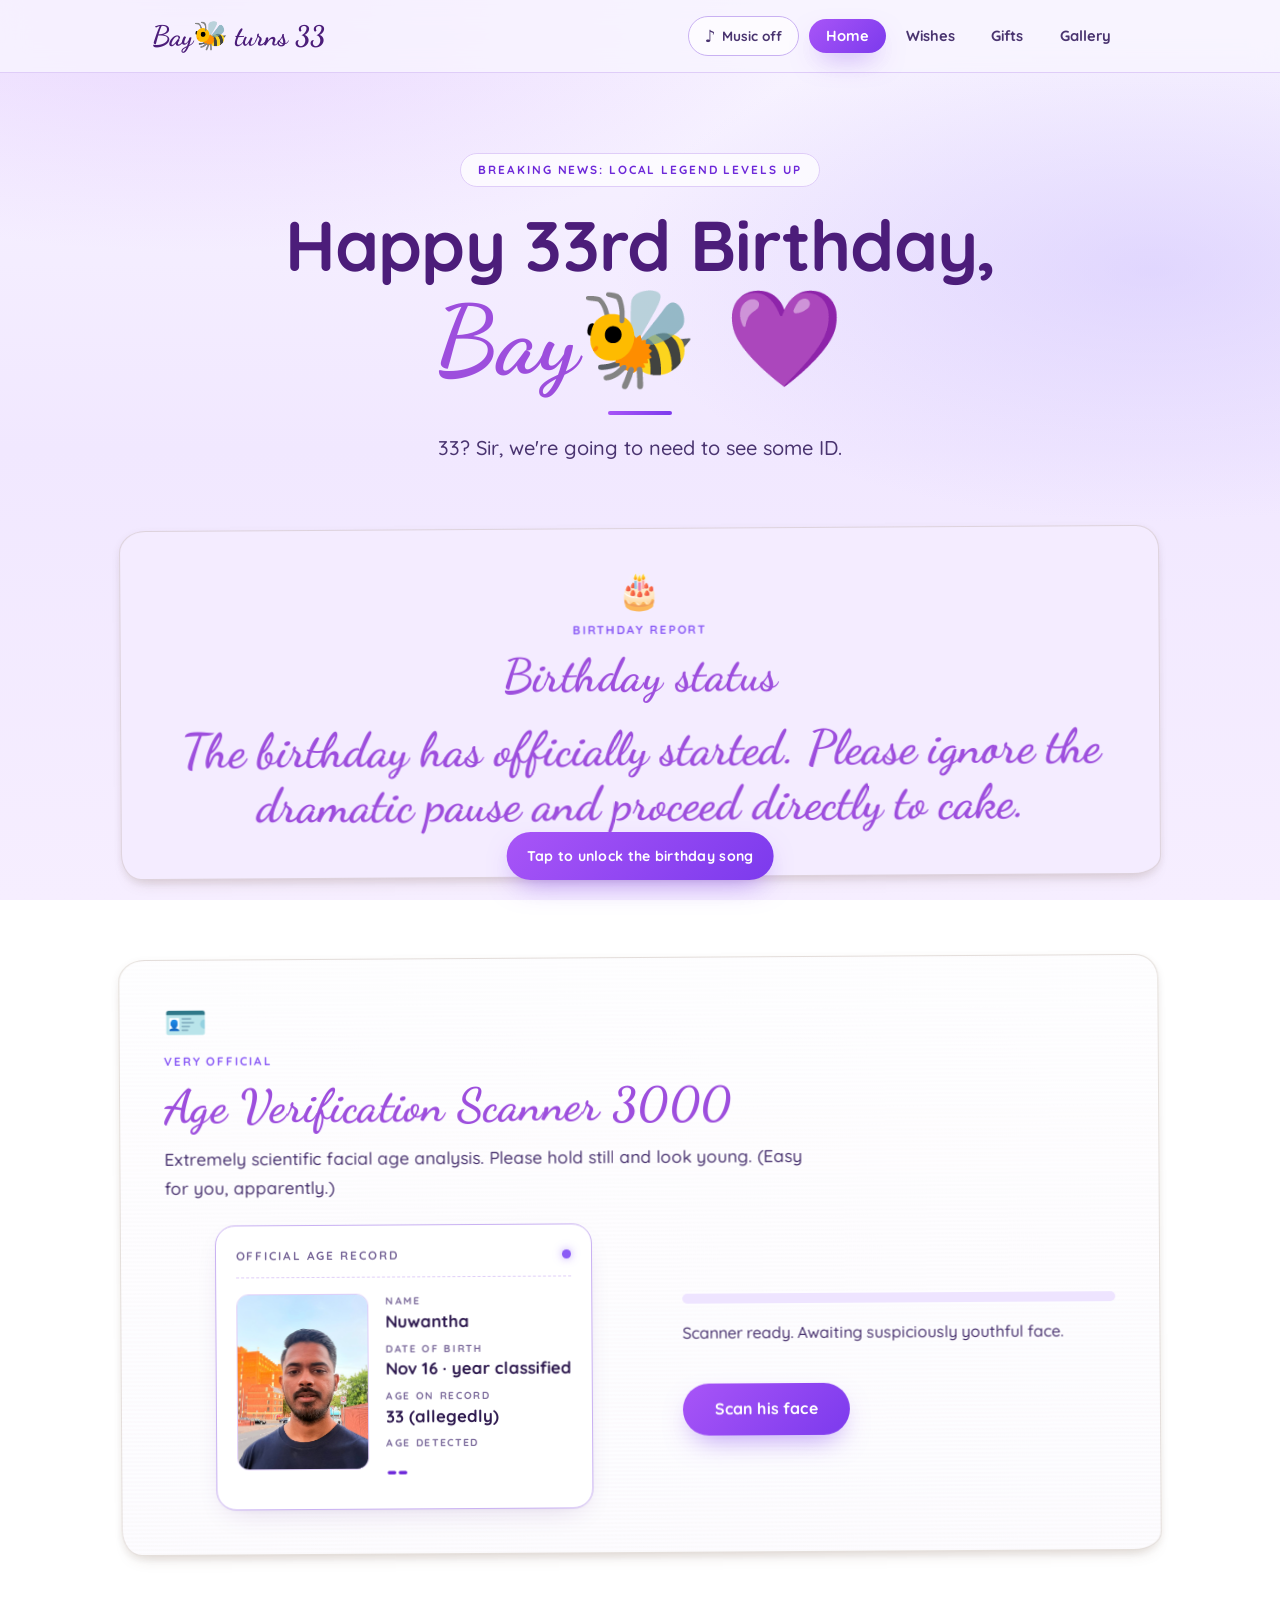
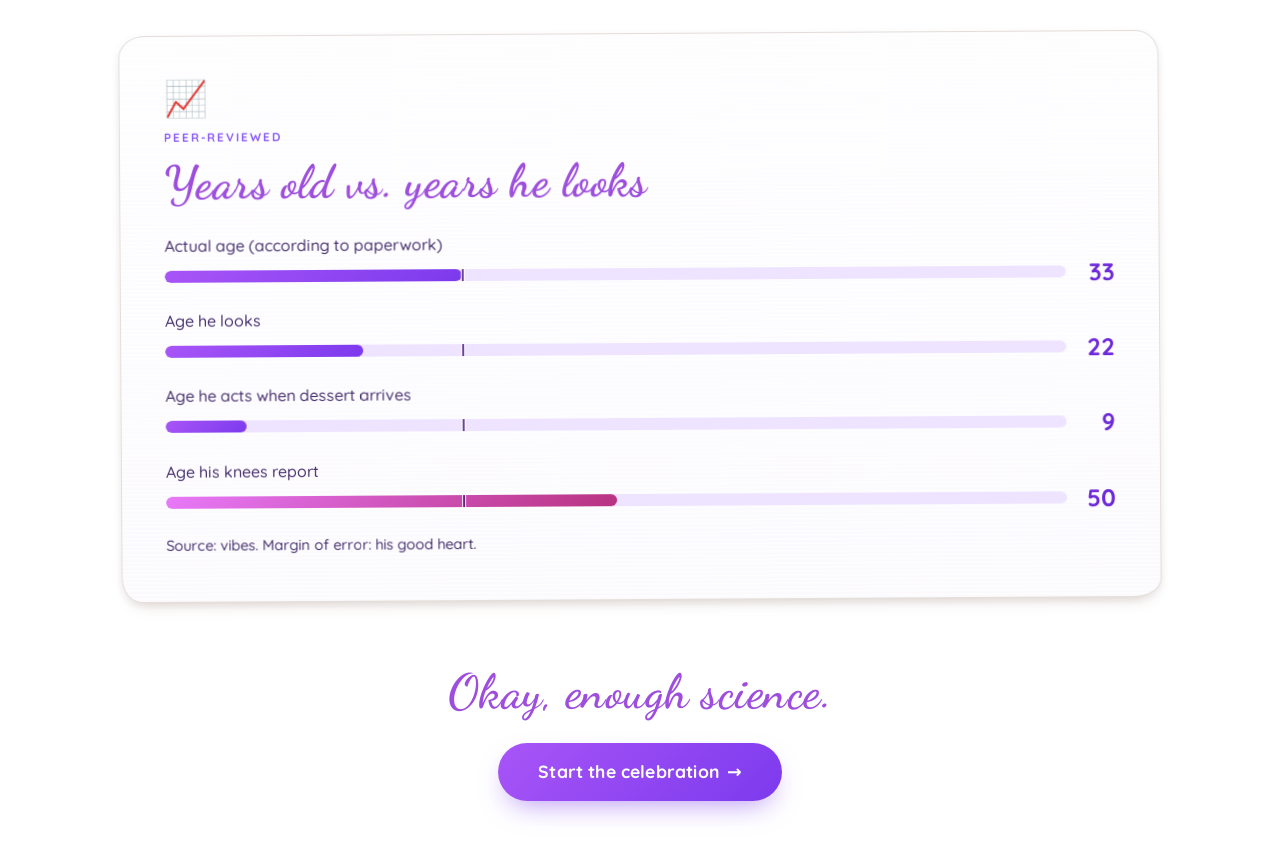
==== commit 8c44d643: "Add tap-to-unlock music across pages" ====
--- a/index.html
+++ b/index.html
@@ -41,6 +41,8 @@
   </header>
 
   <main id="main">
+    <button class="music-unlock" type="button" data-music-unlock aria-live="polite">Tap to unlock the birthday song</button>
+
     <section class="hero container">
       <p class="eyebrow">Breaking news: local legend levels up</p>
       <h1 class="hero-title">
--- a/css/style.css
+++ b/css/style.css
@@ -230,6 +230,36 @@
 .music-icon { font-size: 1.05rem; line-height: 1; display: inline-block; }
 .music-btn[aria-pressed="true"] { background: var(--grad); color: var(--white); border-color: transparent; box-shadow: var(--glow); }
 .music-btn[aria-pressed="true"] .music-icon { animation: bob 1.1s ease-in-out infinite; }
+
+.music-unlock {
+  position: fixed;
+  left: 50%;
+  bottom: 1.25rem;
+  transform: translateX(-50%) translateY(120%);
+  z-index: 70;
+  display: inline-flex;
+  align-items: center;
+  justify-content: center;
+  min-height: 48px;
+  padding: 0.7rem 1.25rem;
+  border: 0;
+  border-radius: 999px;
+  background: var(--grad);
+  color: var(--white);
+  font: 700 0.88rem/1 var(--font-body);
+  letter-spacing: 0.02em;
+  box-shadow: var(--glow);
+  cursor: pointer;
+  opacity: 0;
+  visibility: hidden;
+  transition: transform 0.2s ease, opacity 0.2s ease, visibility 0.2s ease;
+  -webkit-tap-highlight-color: transparent;
+}
+.music-unlock.is-visible {
+  transform: translateX(-50%) translateY(0);
+  opacity: 1;
+  visibility: visible;
+}
 
 .nav-toggle {
   display: none;
@@ -987,6 +1017,16 @@
   grid-template-columns: repeat(2, minmax(0, 1fr));
   gap: 1.25rem;
 }
+@media (max-width: 600px) {
+  .polaroid-grid {
+    grid-template-columns: 1fr;
+    gap: 1rem;
+  }
+  .polaroid {
+    width: min(100%, 360px);
+    margin: 0 auto;
+  }
+}
 @media (min-width: 640px) { .polaroid-grid { grid-template-columns: repeat(3, minmax(0, 1fr)); gap: 1.75rem; } }
 
 .polaroid { position: relative; }
@@ -1389,6 +1429,8 @@
   position: absolute;
   inset: 0;
   z-index: 2;
+  width: 100%;
+  height: 100%;
   padding: 0;
   border: 0;
   background: none;
@@ -1429,9 +1471,15 @@
   box-shadow: 0 0 0 rgba(76, 29, 122, 0);
   pointer-events: none;
 }
+.bcard-inside {
+  position: relative;
+  z-index: 1;
+}
 .bcard-face {
   position: absolute;
   inset: 0;
+  width: 100%;
+  height: 100%;
   display: flex;
   flex-direction: column;
   align-items: center;
@@ -1443,6 +1491,7 @@
   overflow: hidden;
 }
 .bcard-cover-front {
+  overflow: hidden;
   justify-content: center;
   align-items: center;
   gap: 0.2rem;
@@ -1495,6 +1544,8 @@
   display: flex;
   align-items: center;
   justify-content: center;
+  width: 100%;
+  height: 100%;
   background:
     linear-gradient(180deg, rgba(255,255,255,0.62), rgba(255,255,255,0.22)),
     repeating-linear-gradient(0deg, rgba(140, 109, 182, 0.035), rgba(140, 109, 182, 0.035) 2px, rgba(255,255,255,0.12) 2px, rgba(255,255,255,0.12) 4px),
@@ -1502,11 +1553,15 @@
   border: 1.5px solid rgba(119, 89, 65, 0.16);
   transform: rotateY(180deg);
   padding: 1rem;
+  overflow-y: auto;
+  overflow-x: hidden;
+  -webkit-overflow-scrolling: touch;
 }
 .bcard-cover-back-art {
   display: block;
   width: 100%;
-  height: 100%;
+  height: auto;
+  min-height: 100%;
   object-fit: contain;
   border-radius: 18px;
   background: rgba(255,255,255,0.18);
@@ -1524,6 +1579,104 @@
 }
 
 /* bunting: one letter per flag */
+@media (max-width: 600px) {
+  .bcard-wrap {
+    justify-content: flex-start;
+    overflow-x: hidden;
+    overflow-y: hidden;
+    max-height: none;
+    padding: 0.5rem 0 1rem;
+    -webkit-overflow-scrolling: touch;
+    scrollbar-width: none;
+    touch-action: pan-x;
+  }
+
+  .bcard-wrap::-webkit-scrollbar {
+    display: none;
+  }
+
+  .bcard-wrap.is-open {
+    overflow-x: auto;
+    overflow-y: hidden;
+    width: 100vw;
+    margin-left: calc(50% - 50vw);
+    scrollbar-color: rgba(123, 90, 160, 0.55) transparent;
+  }
+
+  .bcard-wrap.is-open::-webkit-scrollbar {
+    height: 8px;
+  }
+
+  .bcard-wrap.is-open::-webkit-scrollbar-thumb {
+    background: rgba(123, 90, 160, 0.55);
+    border-radius: 999px;
+  }
+
+  .bcard {
+    position: relative;
+    width: min(100%, 520px);
+    min-width: 0;
+    height: auto;
+    min-height: 760px;
+    flex: 0 0 auto;
+    align-self: flex-start;
+    overflow: visible;
+  }
+
+  .bcard-wrap.is-open .bcard {
+    display: flex;
+    width: 760px;
+    min-width: 760px;
+    align-items: stretch;
+    gap: 0;
+  }
+
+  .bcard-wrap.is-open .bcard-inside,
+  .bcard-wrap.is-open .bcard-cover,
+  .bcard-wrap.is-open .bcard-face,
+  .bcard-wrap.is-open .bcard-cover-back {
+    width: 380px;
+    min-width: 380px;
+    min-height: 760px;
+    height: 760px;
+  }
+
+  .bcard-wrap.is-open .bcard-cover {
+    position: relative;
+    inset: auto;
+    transform: none;
+    box-shadow: none;
+    order: -1;
+    border-radius: 26px;
+  }
+
+  .bcard-wrap.is-open .bcard-cover-front {
+    display: none;
+  }
+
+  .bcard-wrap.is-open .bcard-cover-back {
+    position: relative;
+    inset: auto;
+    transform: none;
+    height: 100%;
+    min-height: 100%;
+    max-height: none;
+    padding: 1rem 1rem 120px;
+    overflow-y: auto;
+    overflow-x: hidden;
+    -webkit-overflow-scrolling: touch;
+  }
+
+  .bcard-wrap.is-open .bcard-inside {
+    position: relative;
+    z-index: 1;
+  }
+
+  .bcard-wrap.is-open .bcard.is-open .bcard-cover {
+    transform: none;
+  }
+}
+
 .bcard.is-open .banner-flag {
   animation: swing 2.8s ease-in-out infinite alternate;
   animation-delay: var(--flag-delay);
